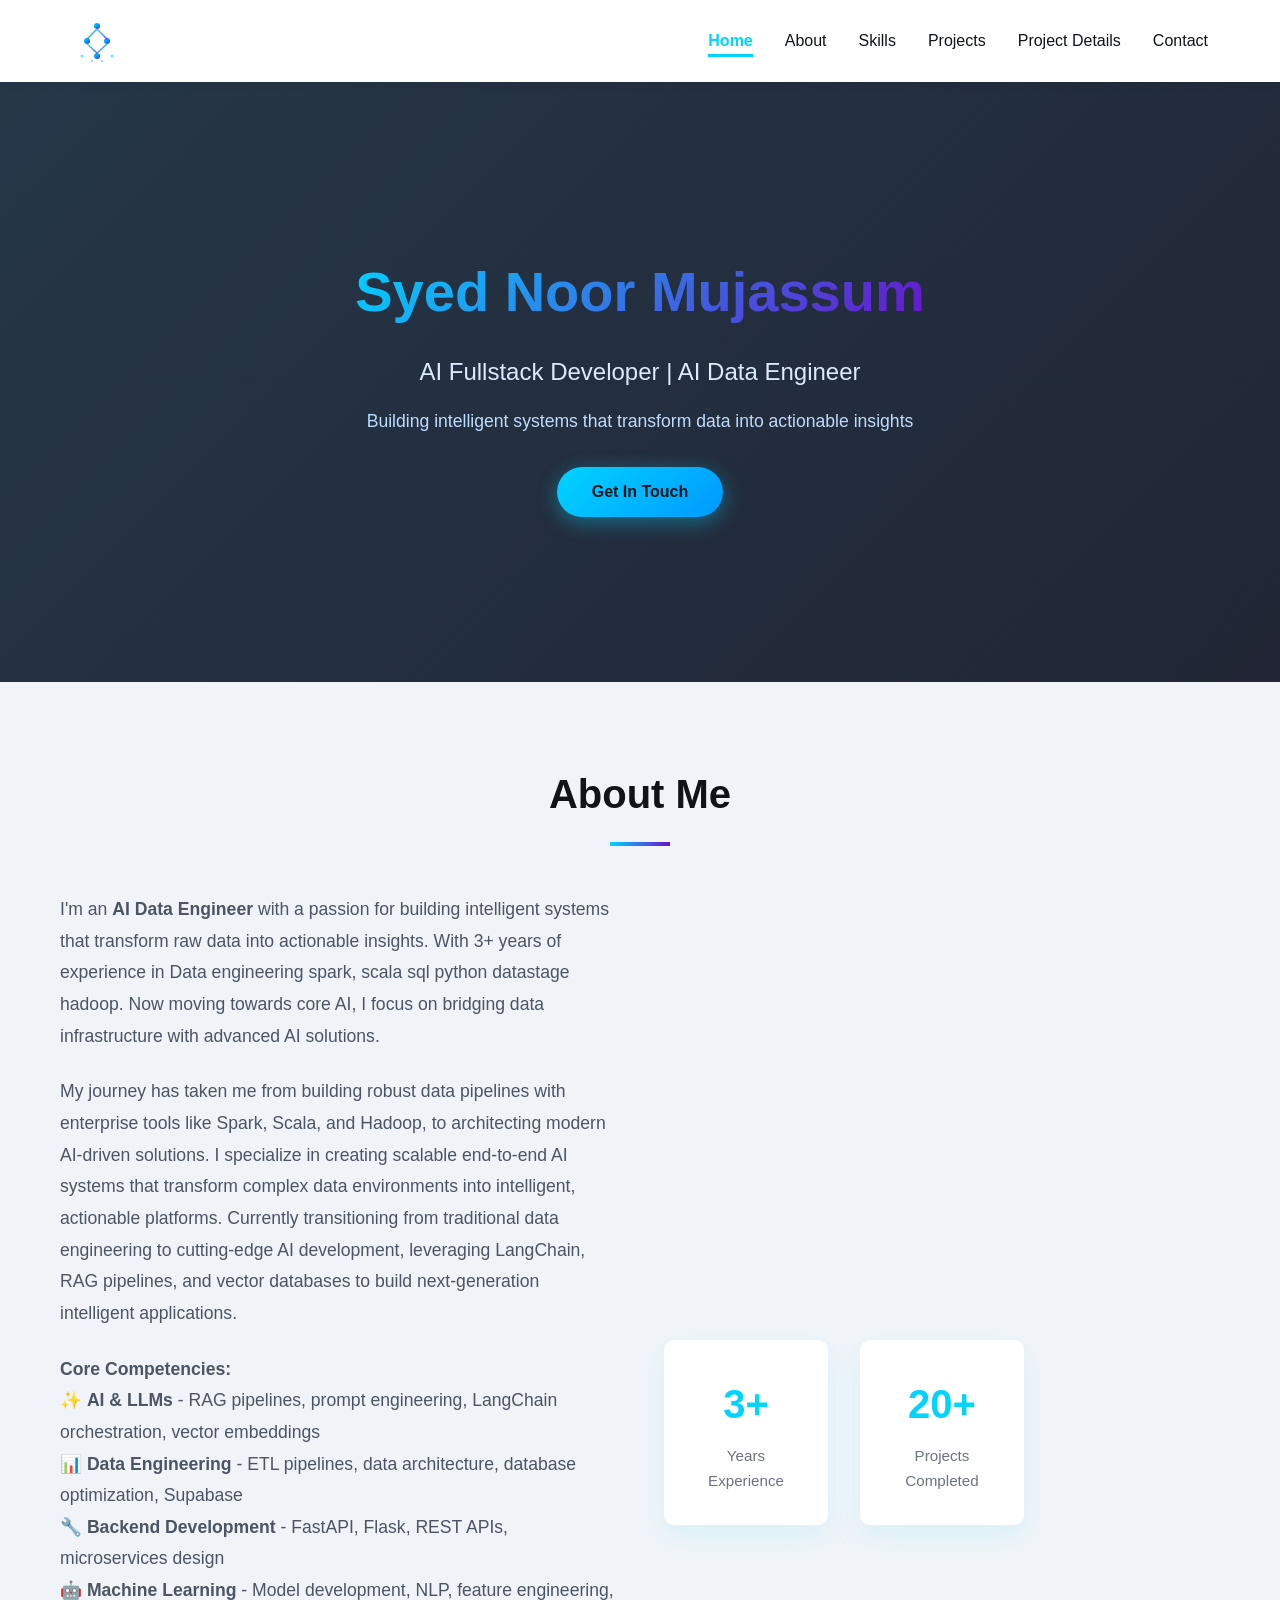
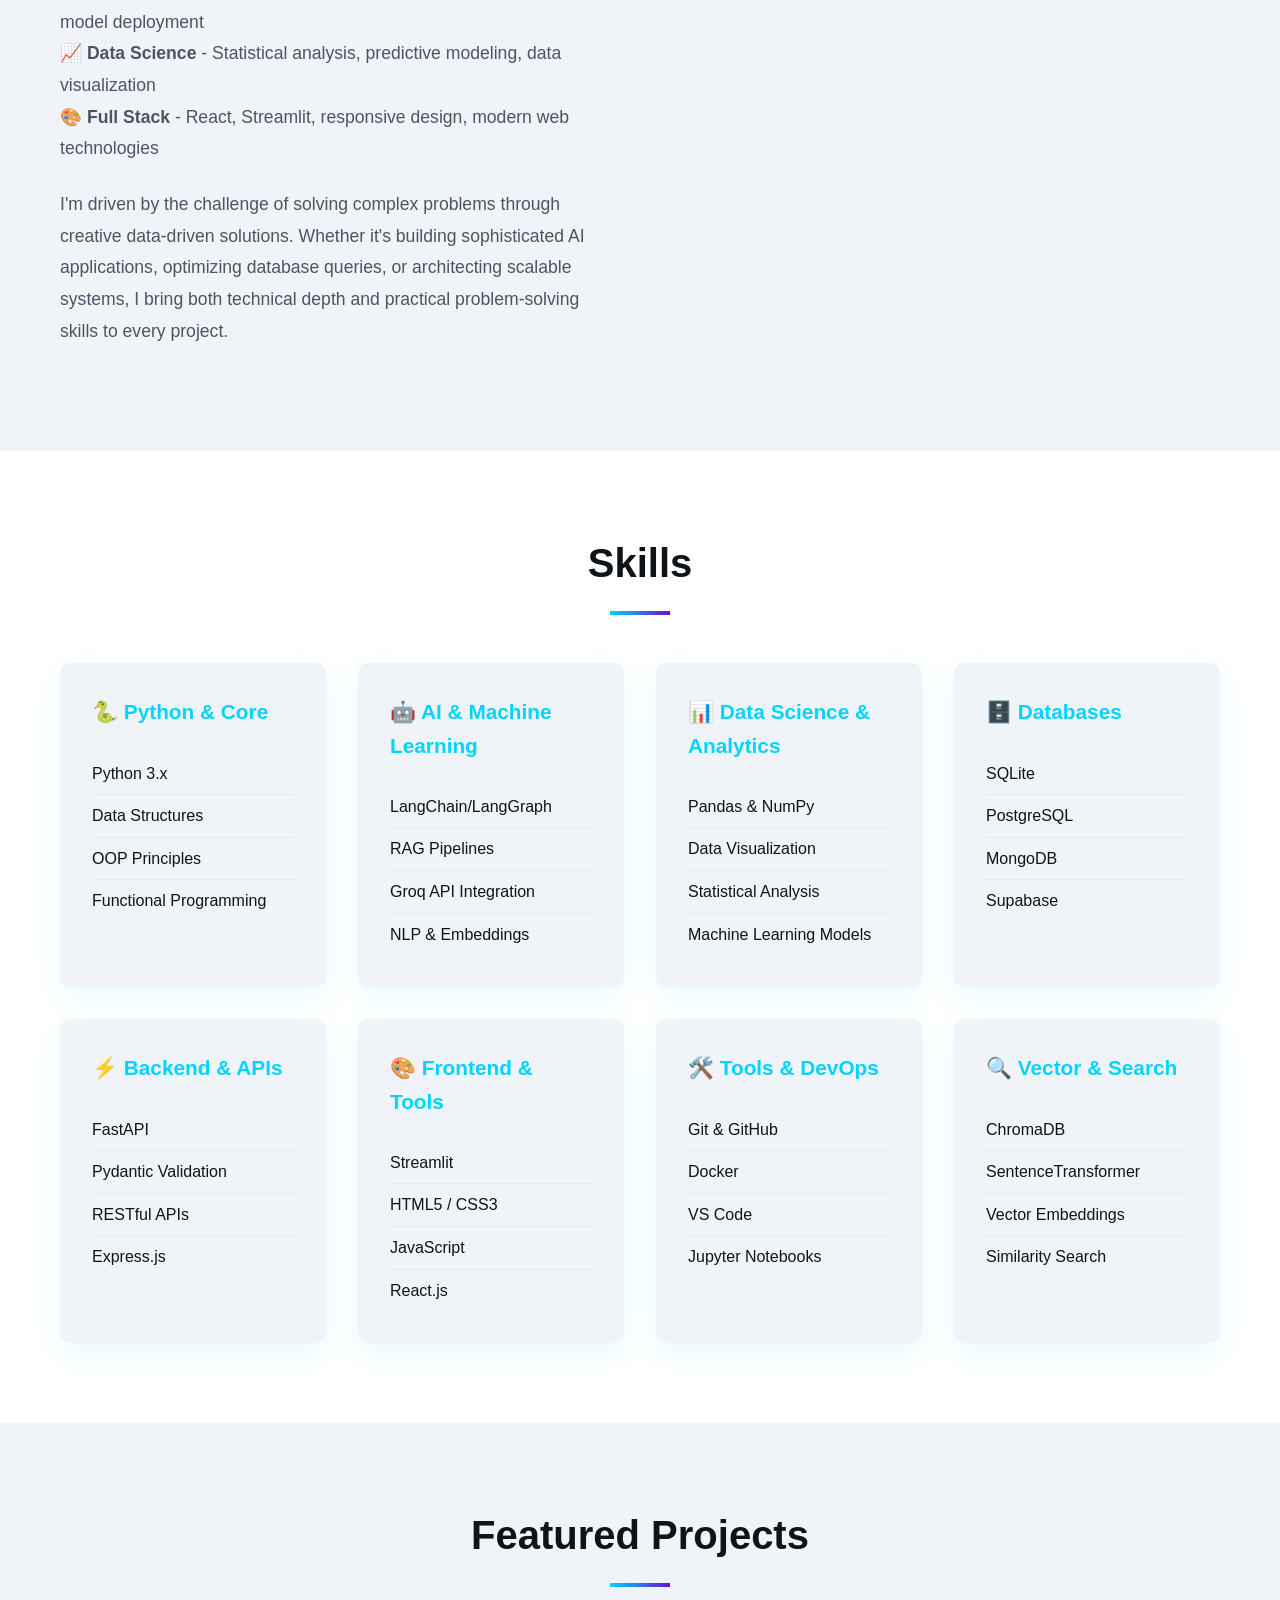
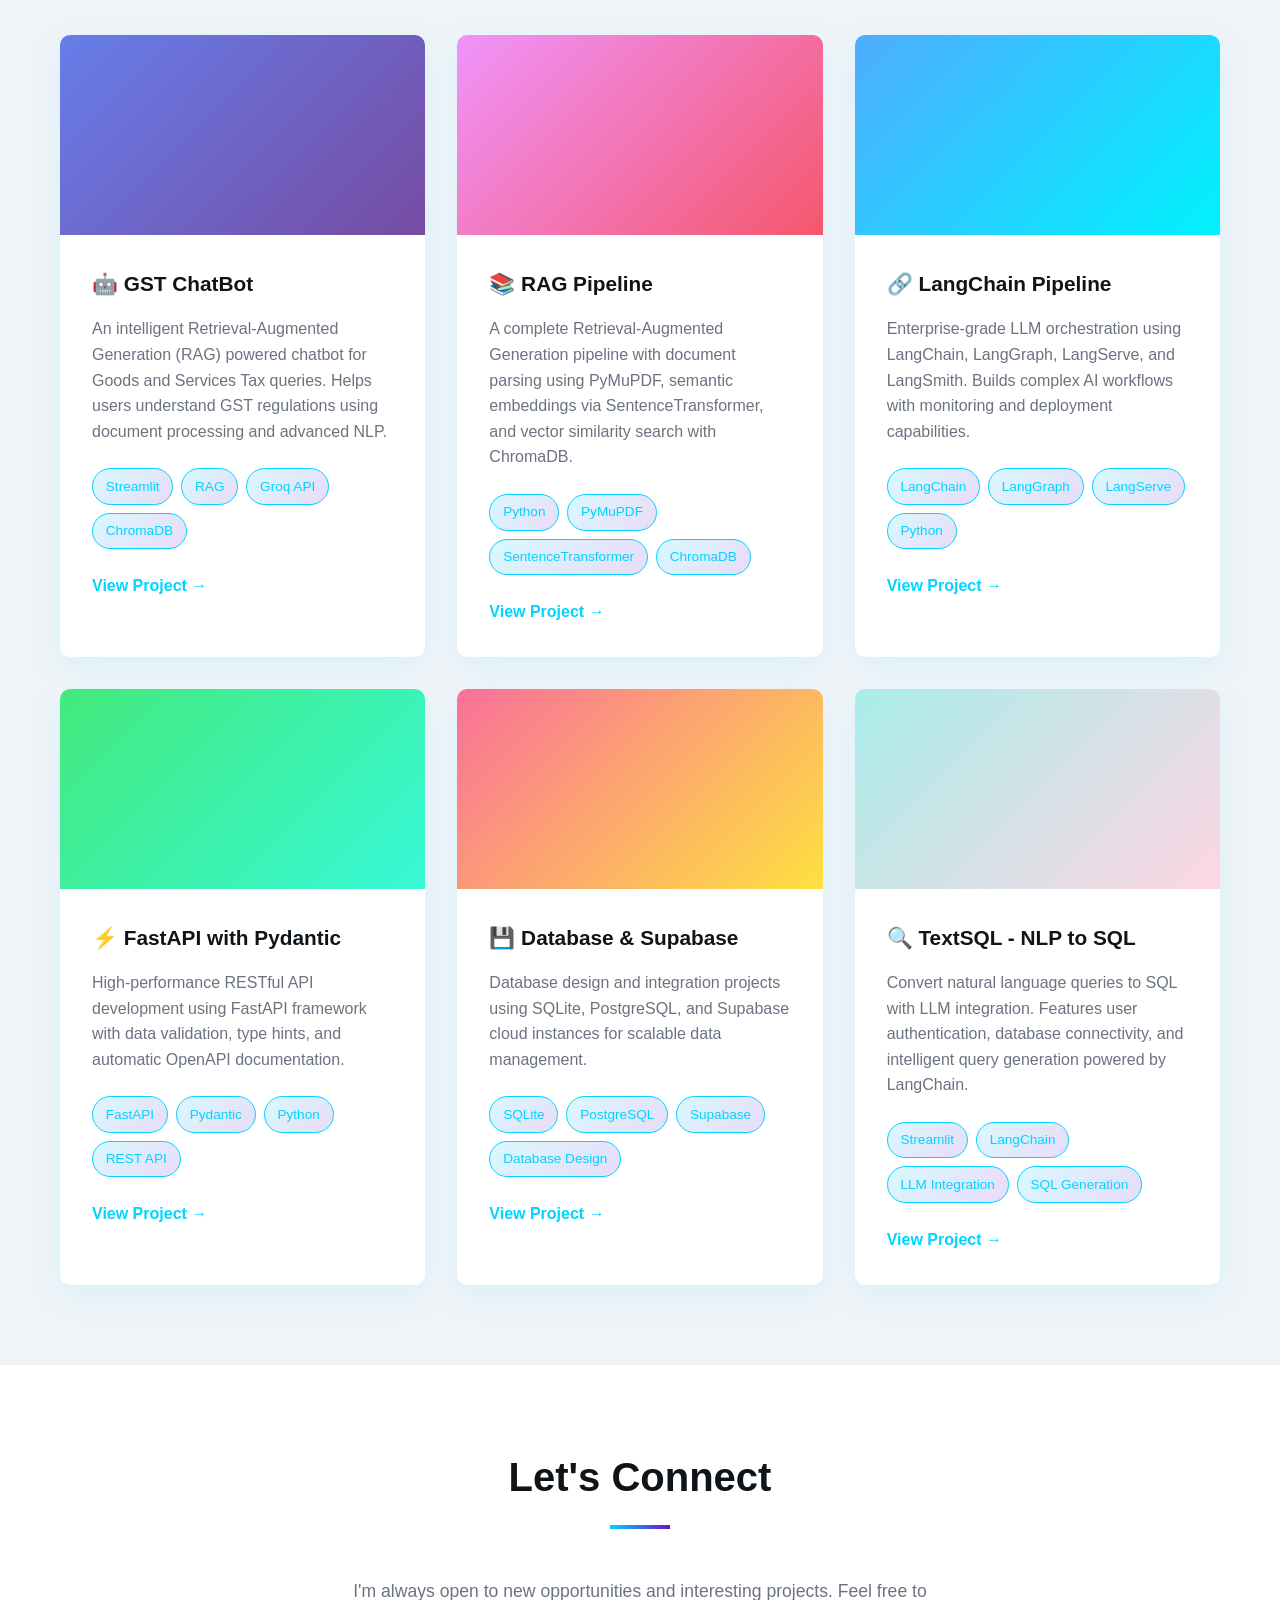
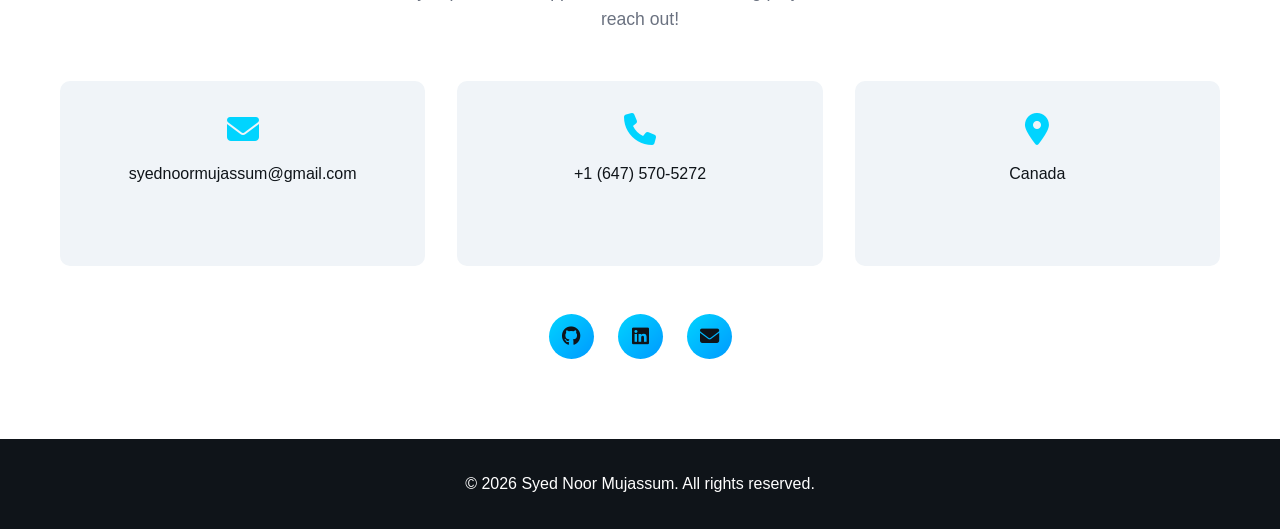
==== index.html @ c16fb032 "Portfolio website - ready for deployment" ====
<!DOCTYPE html>
<html lang="en">
<head>
    <meta charset="UTF-8">
    <meta name="viewport" content="width=device-width, initial-scale=1.0">
    <title>Syed Noor Mujassum - Portfolio</title>
    <link rel="stylesheet" href="styles.css">
    <link rel="stylesheet" href="https://cdnjs.cloudflare.com/ajax/libs/font-awesome/6.4.0/css/all.min.css">
</head>
<body>
    <!-- Navigation -->
    <nav class="navbar">
        <div class="nav-container">
            <div class="logo">
                <svg width="50" height="50" viewBox="0 0 50 50" fill="none" xmlns="http://www.w3.org/2000/svg">
                    <defs>
                        <linearGradient id="aiGradient" x1="0%" y1="0%" x2="100%" y2="100%">
                            <stop offset="0%" style="stop-color:#00d4ff;stop-opacity:1" />
                            <stop offset="50%" style="stop-color:#0099ff;stop-opacity:1" />
                            <stop offset="100%" style="stop-color:#6a11cb;stop-opacity:1" />
                        </linearGradient>
                    </defs>
                    <!-- Neural network nodes -->
                    <circle cx="25" cy="10" r="3" fill="url(#aiGradient)"/>
                    <circle cx="15" cy="25" r="3" fill="url(#aiGradient)"/>
                    <circle cx="35" cy="25" r="3" fill="url(#aiGradient)"/>
                    <circle cx="25" cy="40" r="3" fill="url(#aiGradient)"/>
                    <!-- Connecting lines (neural network) -->
                    <line x1="25" y1="13" x2="15" y2="23" stroke="url(#aiGradient)" stroke-width="1.5" opacity="0.8"/>
                    <line x1="25" y1="13" x2="35" y2="23" stroke="url(#aiGradient)" stroke-width="1.5" opacity="0.8"/>
                    <line x1="15" y1="28" x2="25" y2="37" stroke="url(#aiGradient)" stroke-width="1.5" opacity="0.8"/>
                    <line x1="35" y1="28" x2="25" y2="37" stroke="url(#aiGradient)" stroke-width="1.5" opacity="0.8"/>
                    <!-- Data points -->
                    <circle cx="10" cy="40" r="1.5" fill="#00d4ff" opacity="0.6"/>
                    <circle cx="40" cy="40" r="1.5" fill="#00d4ff" opacity="0.6"/>
                    <circle cx="20" cy="45" r="1" fill="#0099ff" opacity="0.5"/>
                    <circle cx="30" cy="45" r="1" fill="#0099ff" opacity="0.5"/>
                </svg>
            </div>
            <ul class="nav-menu">
                <li><a href="#home" class="nav-link">Home</a></li>
                <li><a href="#about" class="nav-link">About</a></li>
                <li><a href="#skills" class="nav-link">Skills</a></li>
                <li><a href="#projects" class="nav-link">Projects</a></li>
                <li><a href="projects.html" class="nav-link">Project Details</a></li>
                <li><a href="#contact" class="nav-link">Contact</a></li>
            </ul>
            <div class="hamburger">
                <span></span>
                <span></span>
                <span></span>
            </div>
        </div>
    </nav>

    <!-- Hero Section -->
    <section id="home" class="hero">
        <div class="hero-content">
            <h1 class="hero-title">Syed Noor Mujassum</h1>
            <p class="hero-subtitle">AI Fullstack Developer | AI Data Engineer</p>
            <p class="hero-description">Building intelligent systems that transform data into actionable insights</p>
            <a href="#contact" class="cta-button">Get In Touch</a>
        </div>
        <div class="hero-image">
            <div class="avatar"></div>
        </div>
    </section>

    <!-- About Section -->
    <section id="about" class="about">
        <div class="container">
            <h2 class="section-title">About Me</h2>
            <div class="about-content">
                <div class="about-text">
                    <p>
                        I'm an <strong>AI Data Engineer</strong> with a passion for building intelligent systems that transform raw data into actionable insights. With 3+ years of experience in Data engineering spark, scala sql python datastage hadoop. Now moving towards core AI, I focus on bridging data infrastructure with advanced AI solutions.
                    </p>
                    <p>
                        My journey has taken me from building robust data pipelines with enterprise tools like Spark, Scala, and Hadoop, to architecting modern AI-driven solutions. I specialize in creating scalable end-to-end AI systems that transform complex data environments into intelligent, actionable platforms. Currently transitioning from traditional data engineering to cutting-edge AI development, leveraging LangChain, RAG pipelines, and vector databases to build next-generation intelligent applications.
                    </p>
                    <p>
                        <strong>Core Competencies:</strong><br/>
                        ✨ <strong>AI & LLMs</strong> - RAG pipelines, prompt engineering, LangChain orchestration, vector embeddings<br/>
                        📊 <strong>Data Engineering</strong> - ETL pipelines, data architecture, database optimization, Supabase<br/>
                        🔧 <strong>Backend Development</strong> - FastAPI, Flask, REST APIs, microservices design<br/>
                        🤖 <strong>Machine Learning</strong> - Model development, NLP, feature engineering, model deployment<br/>
                        📈 <strong>Data Science</strong> - Statistical analysis, predictive modeling, data visualization<br/>
                        🎨 <strong>Full Stack</strong> - React, Streamlit, responsive design, modern web technologies
                    </p>
                    <p>
                        I'm driven by the challenge of solving complex problems through creative data-driven solutions. Whether it's building sophisticated AI applications, optimizing database queries, or architecting scalable systems, I bring both technical depth and practical problem-solving skills to every project.
                    </p>
                </div>
                <div class="about-stats">
                    <div class="stat">
                        <h3>3+</h3>
                        <p>Years Experience</p>
                    </div>
                    <div class="stat">
                        <h3>20+</h3>
                        <p>Projects Completed</p>
                    </div>
                </div>
            </div>
        </div>
    </section>

    <!-- Skills Section -->
    <section id="skills" class="skills">
        <div class="container">
            <h2 class="section-title">Skills</h2>
            <div class="skills-grid">
                <div class="skill-category">
                    <h3>🐍 Python & Core</h3>
                    <ul>
                        <li>Python 3.x</li>
                        <li>Data Structures</li>
                        <li>OOP Principles</li>
                        <li>Functional Programming</li>
                    </ul>
                </div>
                <div class="skill-category">
                    <h3>🤖 AI & Machine Learning</h3>
                    <ul>
                        <li>LangChain/LangGraph</li>
                        <li>RAG Pipelines</li>
                        <li>Groq API Integration</li>
                        <li>NLP & Embeddings</li>
                    </ul>
                </div>
                <div class="skill-category">
                    <h3>📊 Data Science & Analytics</h3>
                    <ul>
                        <li>Pandas & NumPy</li>
                        <li>Data Visualization</li>
                        <li>Statistical Analysis</li>
                        <li>Machine Learning Models</li>
                    </ul>
                </div>
                <div class="skill-category">
                    <h3>🗄️ Databases</h3>
                    <ul>
                        <li>SQLite</li>
                        <li>PostgreSQL</li>
                        <li>MongoDB</li>
                        <li>Supabase</li>
                    </ul>
                </div>
                <div class="skill-category">
                    <h3>⚡ Backend & APIs</h3>
                    <ul>
                        <li>FastAPI</li>
                        <li>Pydantic Validation</li>
                        <li>RESTful APIs</li>
                        <li>Express.js</li>
                    </ul>
                </div>
                <div class="skill-category">
                    <h3>🎨 Frontend & Tools</h3>
                    <ul>
                        <li>Streamlit</li>
                        <li>HTML5 / CSS3</li>
                        <li>JavaScript</li>
                        <li>React.js</li>
                    </ul>
                </div>
                <div class="skill-category">
                    <h3>🛠️ Tools & DevOps</h3>
                    <ul>
                        <li>Git & GitHub</li>
                        <li>Docker</li>
                        <li>VS Code</li>
                        <li>Jupyter Notebooks</li>
                    </ul>
                </div>
                <div class="skill-category">
                    <h3>🔍 Vector & Search</h3>
                    <ul>
                        <li>ChromaDB</li>
                        <li>SentenceTransformer</li>
                        <li>Vector Embeddings</li>
                        <li>Similarity Search</li>
                    </ul>
                </div>
            </div>
        </div>
    </section>

    <!-- Projects Section -->
    <section id="projects" class="projects">
        <div class="container">
            <h2 class="section-title">Featured Projects</h2>
            <div class="projects-grid">
                <div class="project-card">
                    <div class="project-image" style="background: linear-gradient(135deg, #667eea 0%, #764ba2 100%);"></div>
                    <div class="project-content">
                        <h3>🤖 GST ChatBot</h3>
                        <p>An intelligent Retrieval-Augmented Generation (RAG) powered chatbot for Goods and Services Tax queries. Helps users understand GST regulations using document processing and advanced NLP.</p>
                        <div class="project-tags">
                            <span class="tag">Streamlit</span>
                            <span class="tag">RAG</span>
                            <span class="tag">Groq API</span>
                            <span class="tag">ChromaDB</span>
                        </div>
                        <a href="projects.html" class="project-link">View Project →</a>
                    </div>
                </div>
                <div class="project-card">
                    <div class="project-image" style="background: linear-gradient(135deg, #f093fb 0%, #f5576c 100%);"></div>
                    <div class="project-content">
                        <h3>📚 RAG Pipeline</h3>
                        <p>A complete Retrieval-Augmented Generation pipeline with document parsing using PyMuPDF, semantic embeddings via SentenceTransformer, and vector similarity search with ChromaDB.</p>
                        <div class="project-tags">
                            <span class="tag">Python</span>
                            <span class="tag">PyMuPDF</span>
                            <span class="tag">SentenceTransformer</span>
                            <span class="tag">ChromaDB</span>
                        </div>
                        <a href="projects.html" class="project-link">View Project →</a>
                    </div>
                </div>
                <div class="project-card">
                    <div class="project-image" style="background: linear-gradient(135deg, #4facfe 0%, #00f2fe 100%);"></div>
                    <div class="project-content">
                        <h3>🔗 LangChain Pipeline</h3>
                        <p>Enterprise-grade LLM orchestration using LangChain, LangGraph, LangServe, and LangSmith. Builds complex AI workflows with monitoring and deployment capabilities.</p>
                        <div class="project-tags">
                            <span class="tag">LangChain</span>
                            <span class="tag">LangGraph</span>
                            <span class="tag">LangServe</span>
                            <span class="tag">Python</span>
                        </div>
                        <a href="projects.html" class="project-link">View Project →</a>
                    </div>
                </div>
                <div class="project-card">
                    <div class="project-image" style="background: linear-gradient(135deg, #43e97b 0%, #38f9d7 100%);"></div>
                    <div class="project-content">
                        <h3>⚡ FastAPI with Pydantic</h3>
                        <p>High-performance RESTful API development using FastAPI framework with data validation, type hints, and automatic OpenAPI documentation.</p>
                        <div class="project-tags">
                            <span class="tag">FastAPI</span>
                            <span class="tag">Pydantic</span>
                            <span class="tag">Python</span>
                            <span class="tag">REST API</span>
                        </div>
                        <a href="projects.html" class="project-link">View Project →</a>
                    </div>
                </div>
                <div class="project-card">
                    <div class="project-image" style="background: linear-gradient(135deg, #fa709a 0%, #fee140 100%);"></div>
                    <div class="project-content">
                        <h3>💾 Database & Supabase</h3>
                        <p>Database design and integration projects using SQLite, PostgreSQL, and Supabase cloud instances for scalable data management.</p>
                        <div class="project-tags">
                            <span class="tag">SQLite</span>
                            <span class="tag">PostgreSQL</span>
                            <span class="tag">Supabase</span>
                            <span class="tag">Database Design</span>
                        </div>
                        <a href="projects.html" class="project-link">View Project →</a>
                    </div>
                </div>
                <div class="project-card">
                    <div class="project-image" style="background: linear-gradient(135deg, #a8edea 0%, #fed6e3 100%);"></div>
                    <div class="project-content">
                        <h3>🔍 TextSQL - NLP to SQL</h3>
                        <p>Convert natural language queries to SQL with LLM integration. Features user authentication, database connectivity, and intelligent query generation powered by LangChain.</p>
                        <div class="project-tags">
                            <span class="tag">Streamlit</span>
                            <span class="tag">LangChain</span>
                            <span class="tag">LLM Integration</span>
                            <span class="tag">SQL Generation</span>
                        </div>
                        <a href="projects.html" class="project-link">View Project →</a>
                    </div>
                </div>
            </div>
        </div>
    </section>

    <!-- Contact Section -->
    <section id="contact" class="contact">
        <div class="container">
            <h2 class="section-title">Let's Connect</h2>
            <div class="contact-content">
                <p>I'm always open to new opportunities and interesting projects. Feel free to reach out!</p>
                <div class="contact-methods">
                    <div class="contact-method">
                        <i class="fas fa-envelope"></i>
                        <a href="mailto:syednoormujassum@gmail.com">syednoormujassum@gmail.com</a>
                    </div>
                    <div class="contact-method">
                        <i class="fas fa-phone"></i>
                        <a href="tel:+16475705272">+1 (647) 570-5272</a>
                    </div>
                    <div class="contact-method">
                        <i class="fas fa-map-marker-alt"></i>
                        <p>Canada</p>
                    </div>
                </div>
                <div class="social-links">
                    <a href="https://github.com/syednoormujassum" class="social-icon" aria-label="GitHub" target="_blank">
                        <i class="fab fa-github"></i>
                    </a>
                    <a href="https://www.linkedin.com/in/syed-noor-mujassum-53b501106/" class="social-icon" aria-label="LinkedIn" target="_blank">
                        <i class="fab fa-linkedin"></i>
                    </a>
                    <a href="mailto:syednoormujassum@gmail.com" class="social-icon" aria-label="Email">
                        <i class="fas fa-envelope"></i>
                    </a>
                </div>
            </div>
        </div>
    </section>

    <!-- Footer -->
    <footer class="footer">
        <div class="container">
            <p>&copy; 2026 Syed Noor Mujassum. All rights reserved.</p>
        </div>
    </footer>

    <script src="script.js"></script>
</body>
</html>
---- styles.css ----
/* Reset and Base Styles */
* {
    margin: 0;
    padding: 0;
    box-sizing: border-box;
}

:root {
    --primary-color: #00d4ff;
    --secondary-color: #0099ff;
    --accent-color: #6a11cb;
    --text-color: #0f1419;
    --light-bg: #f0f4f8;
    --white: #ffffff;
    --shadow: 0 10px 30px rgba(0, 212, 255, 0.1);
    --transition: all 0.3s ease;
    --dark-bg: #0a0e1f;
}

html {
    scroll-behavior: smooth;
}

body {
    font-family: 'Segoe UI', Tahoma, Geneva, Verdana, sans-serif;
    color: var(--text-color);
    line-height: 1.6;
    overflow-x: hidden;
}

.container {
    max-width: 1200px;
    margin: 0 auto;
    padding: 0 20px;
}

/* Navigation */
.navbar {
    background-color: var(--white);
    box-shadow: 0 2px 10px rgba(0, 0, 0, 0.05);
    position: sticky;
    top: 0;
    z-index: 1000;
}

.nav-container {
    display: flex;
    justify-content: space-between;
    align-items: center;
    padding: 1rem 2rem;
    max-width: 1200px;
    margin: 0 auto;
}

.logo {
    font-size: 1.8rem;
    font-weight: bold;
    color: var(--primary-color);
    display: flex;
    align-items: center;
    gap: 8px;
    cursor: pointer;
    transition: var(--transition);
}

.logo:hover {
    transform: scale(1.05);
}

.nav-menu {
    display: flex;
    list-style: none;
    gap: 2rem;
}

.nav-link {
    color: var(--text-color);
    text-decoration: none;
    font-weight: 500;
    transition: var(--transition);
}

.nav-link:hover {
    color: var(--primary-color);
}

.hamburger {
    display: none;
    flex-direction: column;
    cursor: pointer;
}

.hamburger span {
    width: 25px;
    height: 3px;
    background-color: var(--text-color);
    margin: 5px 0;
    transition: var(--transition);
}

/* Hero Section */
.hero {
    background: linear-gradient(135deg, rgba(0, 20, 40, 0.85) 0%, rgba(10, 14, 31, 0.9) 100%),
                url('data:image/svg+xml,<svg xmlns="http://www.w3.org/2000/svg" viewBox="0 0 1200 600"><defs><linearGradient id="grid" x1="0" y1="0" x2="100" y2="100"><stop offset="0%25" style="stop-color:rgb(0,212,255);stop-opacity:0.03" /><stop offset="100%25" style="stop-color:rgb(106,17,203);stop-opacity:0.03" /></linearGradient></defs><rect width="1200" height="600" fill="url(%23grid)" /><g stroke="rgb(0,212,255)" stroke-width="0.5" opacity="0.1"><line x1="0" y1="0" x2="1200" y2="600"/><line x1="1200" y1="0" x2="0" y2="600"/><line x1="600" y1="0" x2="600" y2="600"/><line x1="0" y1="300" x2="1200" y2="300"/></g><circle cx="10%25" cy="20%25" r="100" fill="none" stroke="rgb(0,212,255)" stroke-width="1" opacity="0.05"/><circle cx="85%25" cy="75%25" r="150" fill="none" stroke="rgb(106,17,203)" stroke-width="1" opacity="0.05"/></svg>') center/cover;
    color: var(--white);
    padding: 100px 20px;
    display: flex;
    align-items: center;
    justify-content: center;
    min-height: 600px;
    text-align: center;
    position: relative;
    overflow: hidden;
}

.hero-content {
    max-width: 600px;
    position: relative;
    z-index: 2;
}

.hero-title {
    font-size: 3.5rem;
    font-weight: bold;
    margin-bottom: 1rem;
    animation: fadeInUp 1s ease;
    background: linear-gradient(135deg, #00d4ff, #6a11cb);
    -webkit-background-clip: text;
    -webkit-text-fill-color: transparent;
    background-clip: text;
}

.hero-subtitle {
    font-size: 1.5rem;
    margin-bottom: 1rem;
    color: #dbeafe;
}

.hero-description {
    font-size: 1.1rem;
    margin-bottom: 2rem;
    color: #bfdbfe;
}

.cta-button {
    display: inline-block;
    background: linear-gradient(135deg, #00d4ff, #0099ff);
    color: var(--text-color);
    padding: 12px 35px;
    text-decoration: none;
    border-radius: 50px;
    font-weight: bold;
    transition: var(--transition);
    box-shadow: 0 5px 20px rgba(0, 212, 255, 0.4);
}

.cta-button:hover {
    background: linear-gradient(135deg, #6a11cb, #00d4ff);
    transform: translateY(-3px);
    box-shadow: 0 10px 30px rgba(106, 17, 203, 0.5);
}

/* About Section */
.about {
    padding: 80px 20px;
    background-color: var(--light-bg);
}

.section-title {
    font-size: 2.5rem;
    text-align: center;
    margin-bottom: 3rem;
    color: var(--text-color);
    position: relative;
    display: inline-block;
    width: 100%;
}

.section-title::after {
    content: '';
    width: 60px;
    height: 4px;
    background: linear-gradient(90deg, #00d4ff, #6a11cb);
    display: block;
    margin: 1rem auto 0;
}

.about-content {
    display: grid;
    grid-template-columns: 1fr 1fr;
    gap: 3rem;
    align-items: center;
}

.about-text p {
    margin-bottom: 1.5rem;
    font-size: 1.1rem;
    color: #4b5563;
    line-height: 1.8;
}

.about-stats {
    display: grid;
    grid-template-columns: 1fr 1fr 1fr;
    gap: 2rem;
}

.stat {
    background-color: var(--white);
    padding: 2rem;
    border-radius: 10px;
    text-align: center;
    box-shadow: var(--shadow);
    transition: var(--transition);
}

.stat:hover {
    transform: translateY(-5px);
    box-shadow: 0 15px 40px rgba(0, 0, 0, 0.15);
}

.stat h3 {
    font-size: 2.5rem;
    color: var(--primary-color);
    margin-bottom: 0.5rem;
}

.stat p {
    color: #6b7280;
    font-size: 0.95rem;
}

/* Skills Section */
.skills {
    padding: 80px 20px;
    background-color: var(--white);
}

.skills-grid {
    display: grid;
    grid-template-columns: repeat(auto-fit, minmax(250px, 1fr));
    gap: 2rem;
}

.skill-category {
    background-color: var(--light-bg);
    padding: 2rem;
    border-radius: 10px;
    box-shadow: var(--shadow);
    transition: var(--transition);
}

.skill-category:hover {
    background: linear-gradient(135deg, #00d4ff 0%, #6a11cb 100%);
    color: var(--white);
    transform: translateY(-5px);
}

.skill-category h3 {
    color: var(--primary-color);
    margin-bottom: 1.5rem;
    font-size: 1.3rem;
}

.skill-category:hover h3 {
    color: var(--white);
}

.skill-category ul {
    list-style: none;
}

.skill-category li {
    padding: 0.5rem 0;
    border-bottom: 1px solid #e5e7eb;
}

.skill-category:hover li {
    border-bottom-color: rgba(255, 255, 255, 0.2);
}

.skill-category li:last-child {
    border-bottom: none;
}

/* Projects Section */
.projects {
    padding: 80px 20px;
    background-color: var(--light-bg);
}

.projects-grid {
    display: grid;
    grid-template-columns: repeat(auto-fit, minmax(320px, 1fr));
    gap: 2rem;
}

.project-card {
    background-color: var(--white);
    border-radius: 10px;
    overflow: hidden;
    box-shadow: var(--shadow);
    transition: var(--transition);
}

.project-card:hover {
    transform: translateY(-10px);
    box-shadow: 0 20px 50px rgba(0, 0, 0, 0.15);
}

.project-image {
    width: 100%;
    height: 200px;
    background: linear-gradient(135deg, #667eea 0%, #764ba2 100%);
    position: relative;
    overflow: hidden;
}

.project-content {
    padding: 2rem;
}

.project-content h3 {
    font-size: 1.3rem;
    margin-bottom: 1rem;
    color: var(--text-color);
}

.project-content p {
    color: #6b7280;
    margin-bottom: 1.5rem;
    line-height: 1.6;
}

.project-tags {
    display: flex;
    gap: 0.5rem;
    margin-bottom: 1.5rem;
    flex-wrap: wrap;
}

.tag {
    display: inline-block;
    background: linear-gradient(135deg, rgba(0, 212, 255, 0.15), rgba(106, 17, 203, 0.15));
    color: var(--primary-color);
    padding: 0.4rem 0.8rem;
    border-radius: 20px;
    font-size: 0.85rem;
    font-weight: 500;
    border: 1px solid var(--primary-color);
}

.project-link {
    display: inline-block;
    color: var(--primary-color);
    text-decoration: none;
    font-weight: bold;
    transition: var(--transition);
}

.project-link:hover {
    color: var(--accent-color);
}

/* Contact Section */
.contact {
    padding: 80px 20px;
    background-color: var(--white);
    text-align: center;
}

.contact-content p {
    font-size: 1.1rem;
    color: #6b7280;
    margin-bottom: 3rem;
    max-width: 600px;
    margin-left: auto;
    margin-right: auto;
}

.contact-methods {
    display: grid;
    grid-template-columns: repeat(auto-fit, minmax(250px, 1fr));
    gap: 2rem;
    margin-bottom: 3rem;
}

.contact-method {
    padding: 2rem;
    background-color: var(--light-bg);
    border-radius: 10px;
}

.contact-method i {
    font-size: 2rem;
    color: var(--primary-color);
    margin-bottom: 1rem;
    display: block;
}

.contact-method a,
.contact-method p {
    color: var(--text-color);
    text-decoration: none;
    font-size: 1rem;
}

.contact-method a:hover {
    color: var(--primary-color);
}

.social-links {
    display: flex;
    gap: 1.5rem;
    justify-content: center;
    margin-top: 2rem;
}

.social-icon {
    width: 45px;
    height: 45px;
    display: flex;
    align-items: center;
    justify-content: center;
    background: linear-gradient(135deg, #00d4ff, #0099ff);
    color: var(--text-color);
    border-radius: 50%;
    text-decoration: none;
    transition: var(--transition);
    font-size: 1.2rem;
}

.social-icon:hover {
    background: linear-gradient(135deg, #6a11cb, #00d4ff);
    color: var(--white);
    transform: translateY(-5px);
}

/* Footer */
.footer {
    background-color: var(--text-color);
    color: var(--white);
    text-align: center;
    padding: 2rem;
}

/* Animations */
@keyframes fadeInUp {
    from {
        opacity: 0;
        transform: translateY(30px);
    }
    to {
        opacity: 1;
        transform: translateY(0);
    }
}

/* Responsive Design */
@media (max-width: 768px) {
    .nav-menu {
        display: none;
        position: absolute;
        top: 70px;
        left: 0;
        right: 0;
        background-color: var(--white);
        flex-direction: column;
        padding: 1rem;
        gap: 1rem;
        box-shadow: var(--shadow);
    }

    .nav-menu.active {
        display: flex;
    }

    .hamburger {
        display: flex;
    }

    .hero-title {
        font-size: 2.5rem;
    }

    .about-content {
        grid-template-columns: 1fr;
    }

    .about-stats {
        grid-template-columns: 1fr;
    }

    .hero {
        min-height: 400px;
        padding: 50px 20px;
    }

    .section-title {
        font-size: 2rem;
    }

    .projects-grid,
    .skills-grid {
        grid-template-columns: 1fr;
    }
}

@media (max-width: 480px) {
    .hero-title {
        font-size: 2rem;
    }

    .hero-subtitle {
        font-size: 1.2rem;
    }

    .nav-container {
        padding: 1rem;
    }

    .logo {
        font-size: 1.5rem;
    }
}
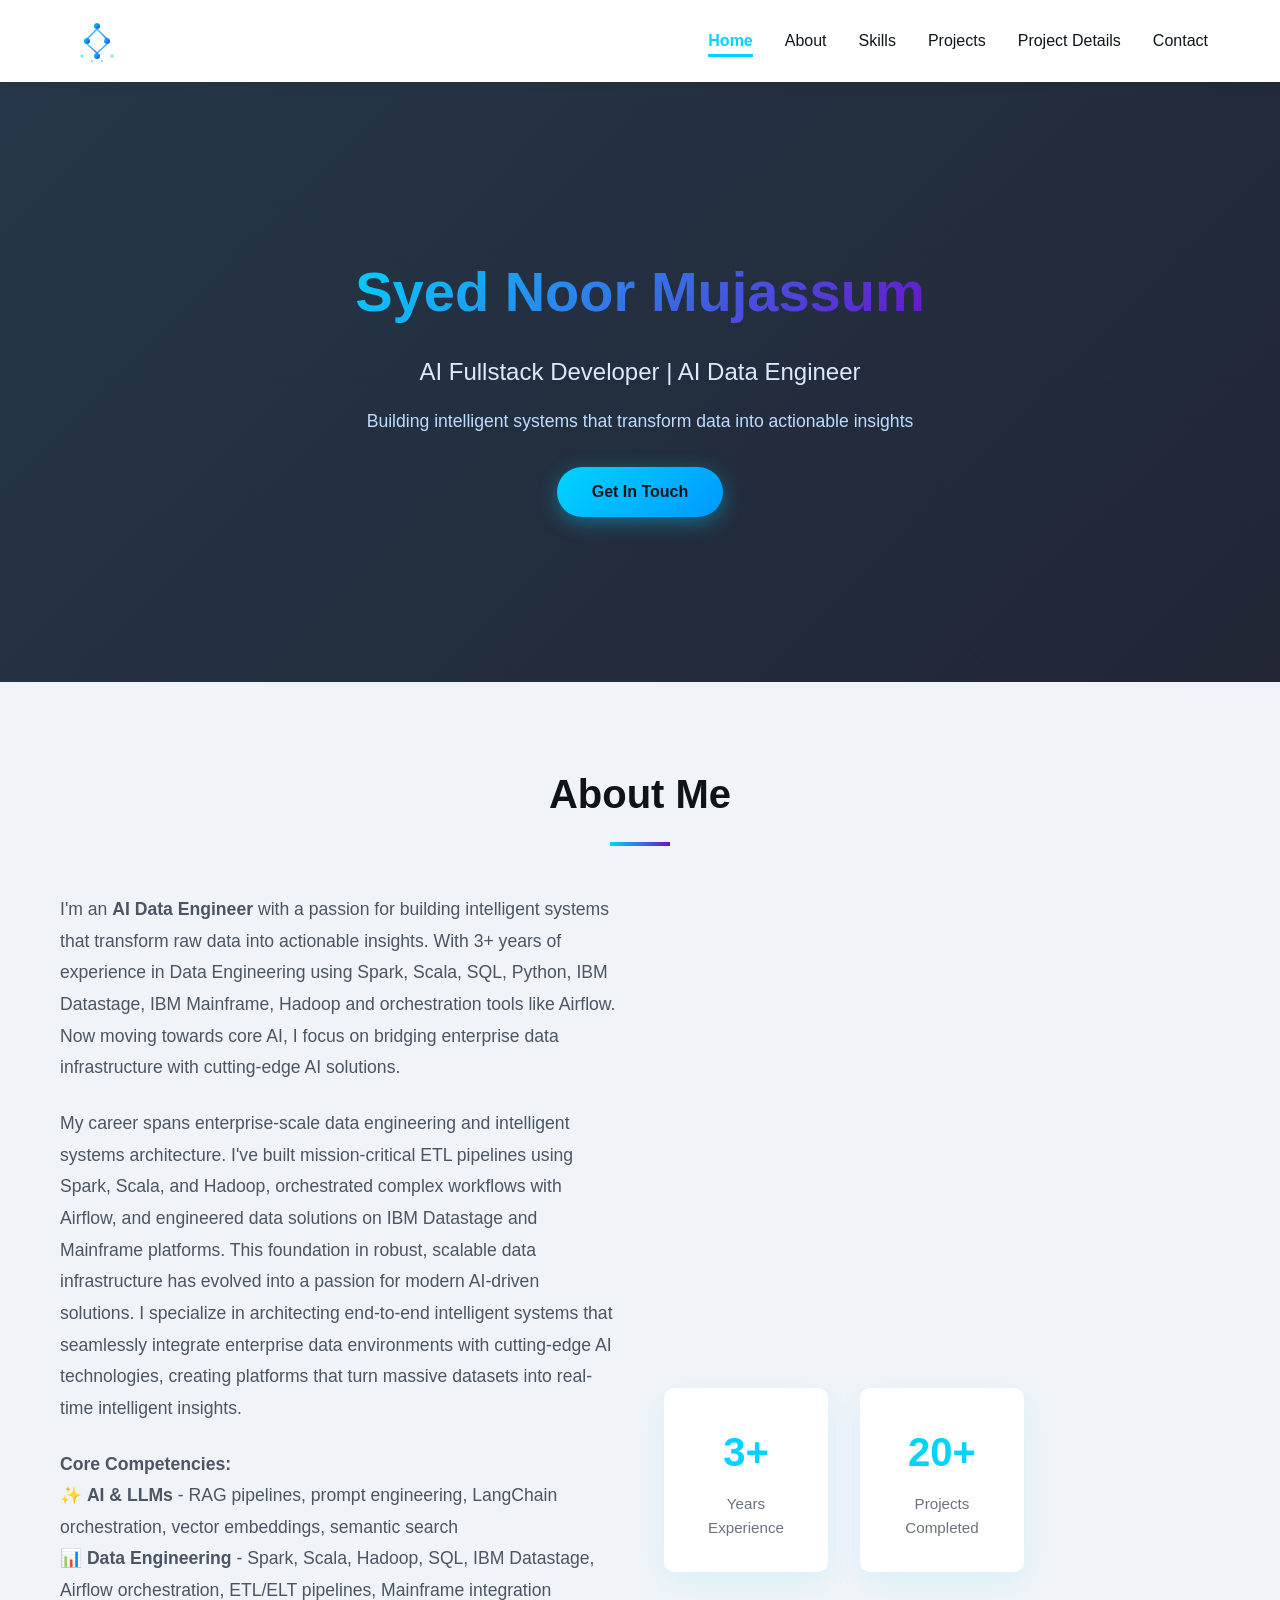
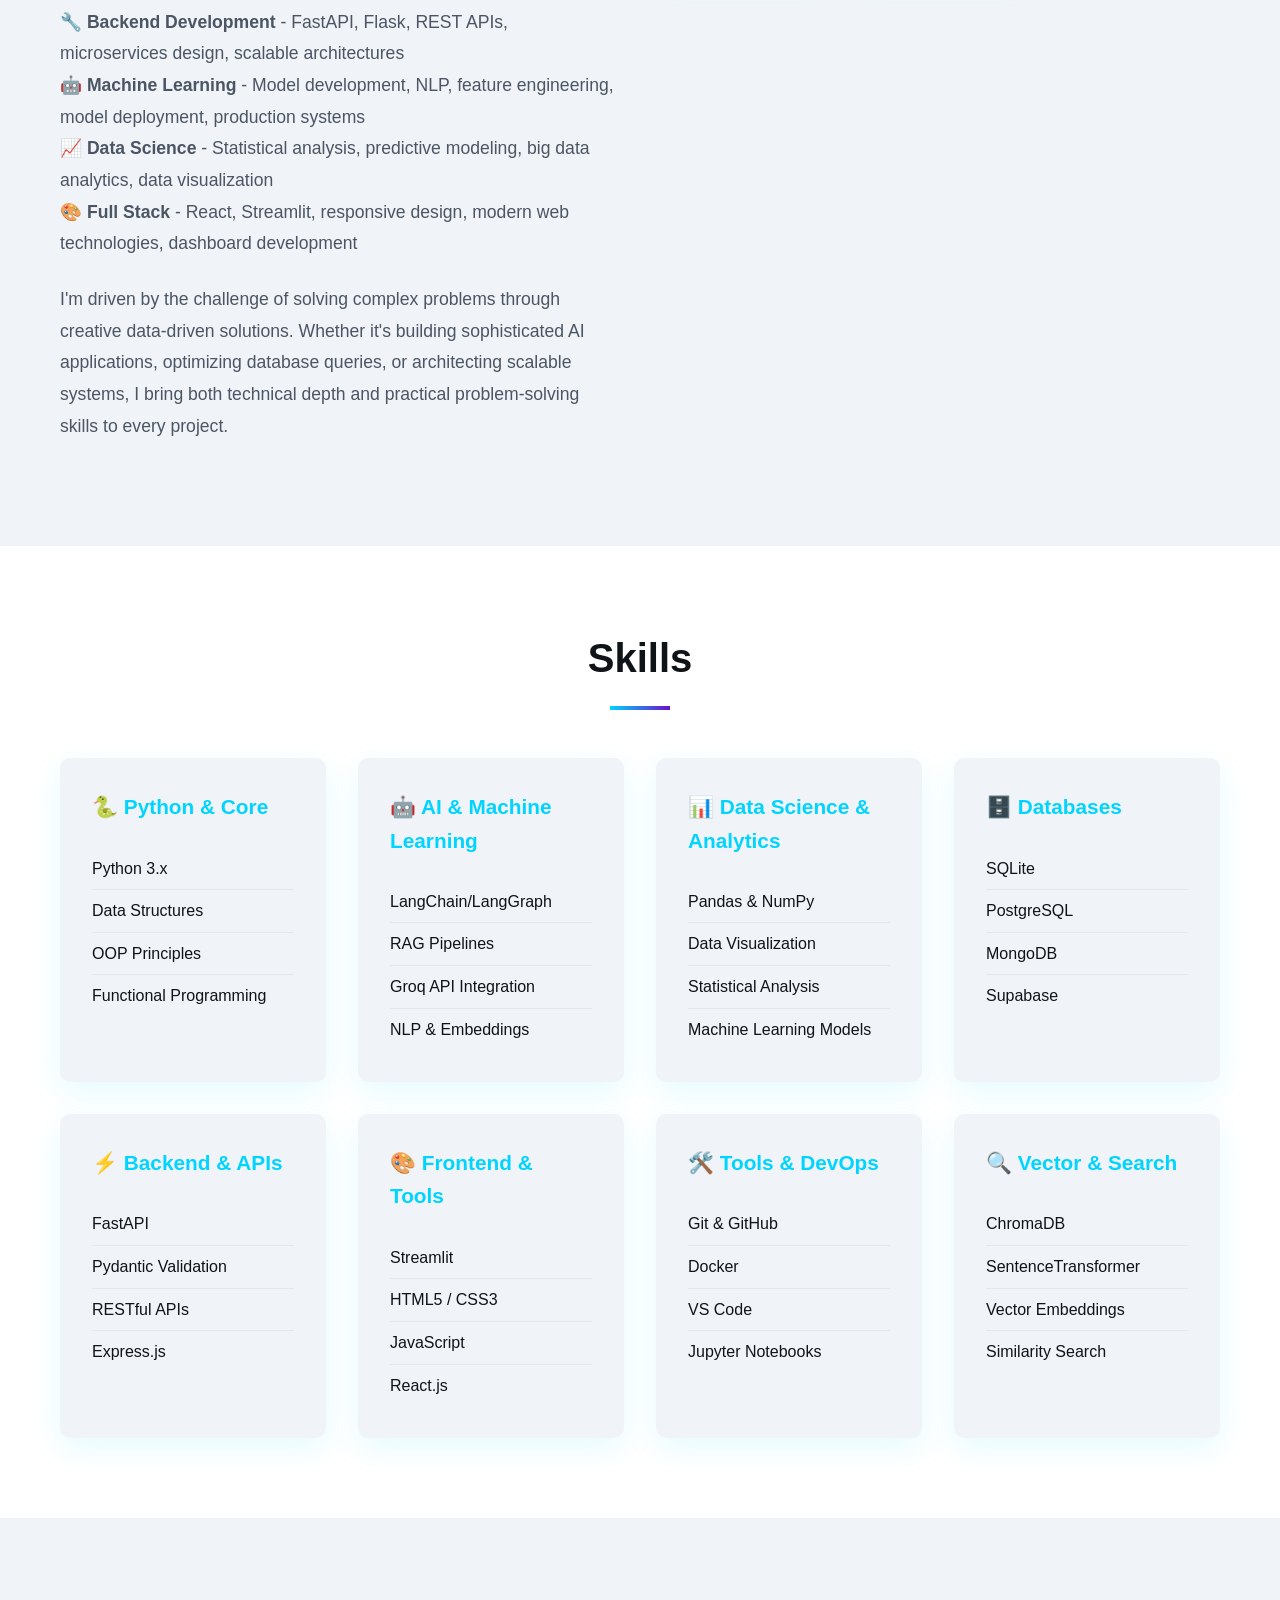
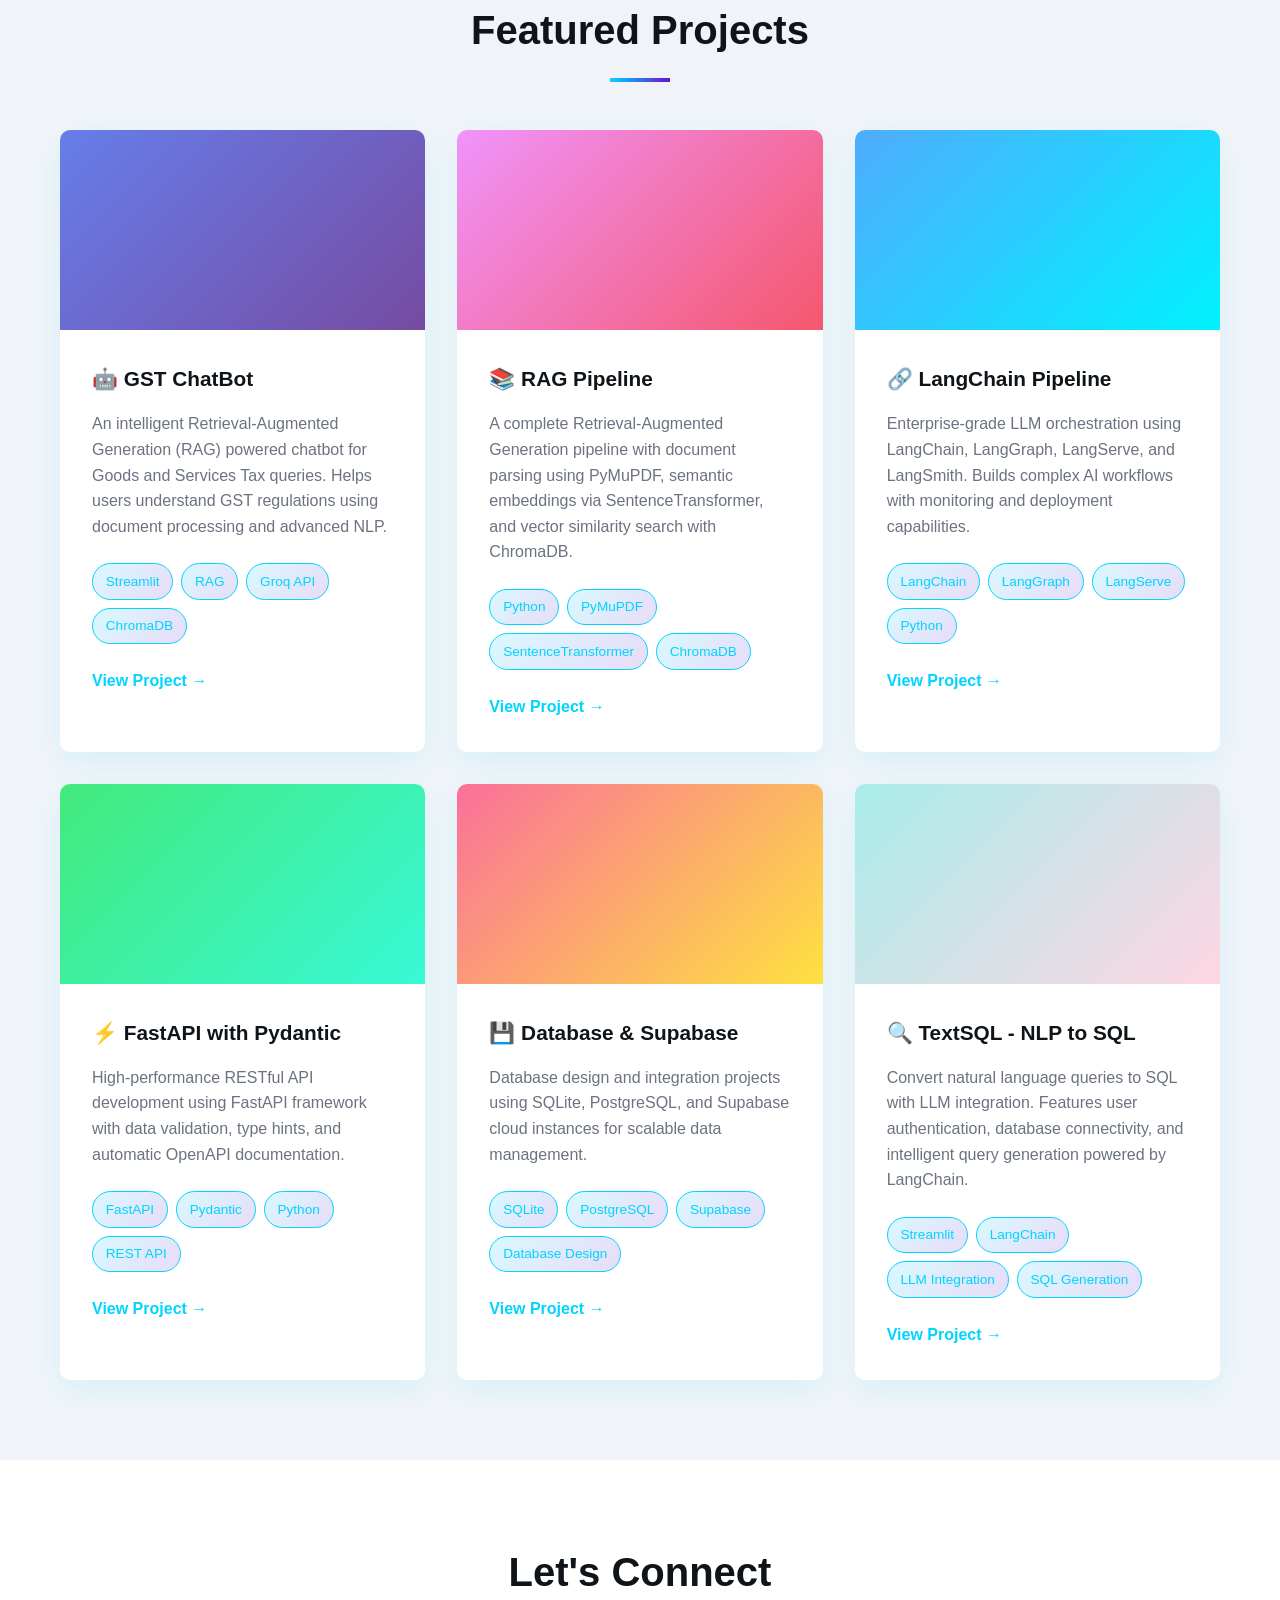
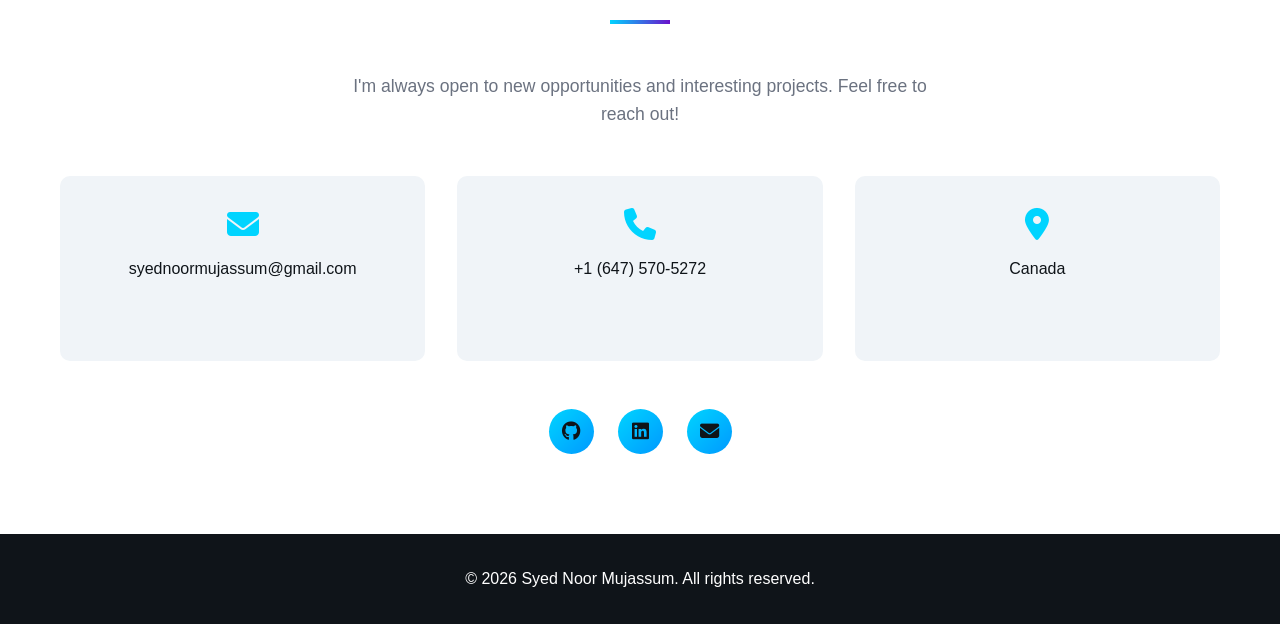
==== commit edcf5c6a: "Portfolio website - ready for deployment" ====
--- a/index.html
+++ b/index.html
@@ -73,19 +73,19 @@
             <div class="about-content">
                 <div class="about-text">
                     <p>
-                        I'm an <strong>AI Data Engineer</strong> with a passion for building intelligent systems that transform raw data into actionable insights. With 3+ years of experience in Data engineering spark, scala sql python datastage hadoop. Now moving towards core AI, I focus on bridging data infrastructure with advanced AI solutions.
+                        I'm an <strong>AI Data Engineer</strong> with a passion for building intelligent systems that transform raw data into actionable insights. With 3+ years of experience in Data Engineering using Spark, Scala, SQL, Python, IBM Datastage, IBM Mainframe, Hadoop and orchestration tools like Airflow. Now moving towards core AI, I focus on bridging enterprise data infrastructure with cutting-edge AI solutions.
                     </p>
                     <p>
-                        My journey has taken me from building robust data pipelines with enterprise tools like Spark, Scala, and Hadoop, to architecting modern AI-driven solutions. I specialize in creating scalable end-to-end AI systems that transform complex data environments into intelligent, actionable platforms. Currently transitioning from traditional data engineering to cutting-edge AI development, leveraging LangChain, RAG pipelines, and vector databases to build next-generation intelligent applications.
+                        My career spans enterprise-scale data engineering and intelligent systems architecture. I've built mission-critical ETL pipelines using Spark, Scala, and Hadoop, orchestrated complex workflows with Airflow, and engineered data solutions on IBM Datastage and Mainframe platforms. This foundation in robust, scalable data infrastructure has evolved into a passion for modern AI-driven solutions. I specialize in architecting end-to-end intelligent systems that seamlessly integrate enterprise data environments with cutting-edge AI technologies, creating platforms that turn massive datasets into real-time intelligent insights.
                     </p>
                     <p>
                         <strong>Core Competencies:</strong><br/>
-                        ✨ <strong>AI & LLMs</strong> - RAG pipelines, prompt engineering, LangChain orchestration, vector embeddings<br/>
-                        📊 <strong>Data Engineering</strong> - ETL pipelines, data architecture, database optimization, Supabase<br/>
-                        🔧 <strong>Backend Development</strong> - FastAPI, Flask, REST APIs, microservices design<br/>
-                        🤖 <strong>Machine Learning</strong> - Model development, NLP, feature engineering, model deployment<br/>
-                        📈 <strong>Data Science</strong> - Statistical analysis, predictive modeling, data visualization<br/>
-                        🎨 <strong>Full Stack</strong> - React, Streamlit, responsive design, modern web technologies
+                        ✨ <strong>AI & LLMs</strong> - RAG pipelines, prompt engineering, LangChain orchestration, vector embeddings, semantic search<br/>
+                        📊 <strong>Data Engineering</strong> - Spark, Scala, Hadoop, SQL, IBM Datastage, Airflow orchestration, ETL/ELT pipelines, Mainframe integration<br/>
+                        🔧 <strong>Backend Development</strong> - FastAPI, Flask, REST APIs, microservices design, scalable architectures<br/>
+                        🤖 <strong>Machine Learning</strong> - Model development, NLP, feature engineering, model deployment, production systems<br/>
+                        📈 <strong>Data Science</strong> - Statistical analysis, predictive modeling, big data analytics, data visualization<br/>
+                        🎨 <strong>Full Stack</strong> - React, Streamlit, responsive design, modern web technologies, dashboard development
                     </p>
                     <p>
                         I'm driven by the challenge of solving complex problems through creative data-driven solutions. Whether it's building sophisticated AI applications, optimizing database queries, or architecting scalable systems, I bring both technical depth and practical problem-solving skills to every project.
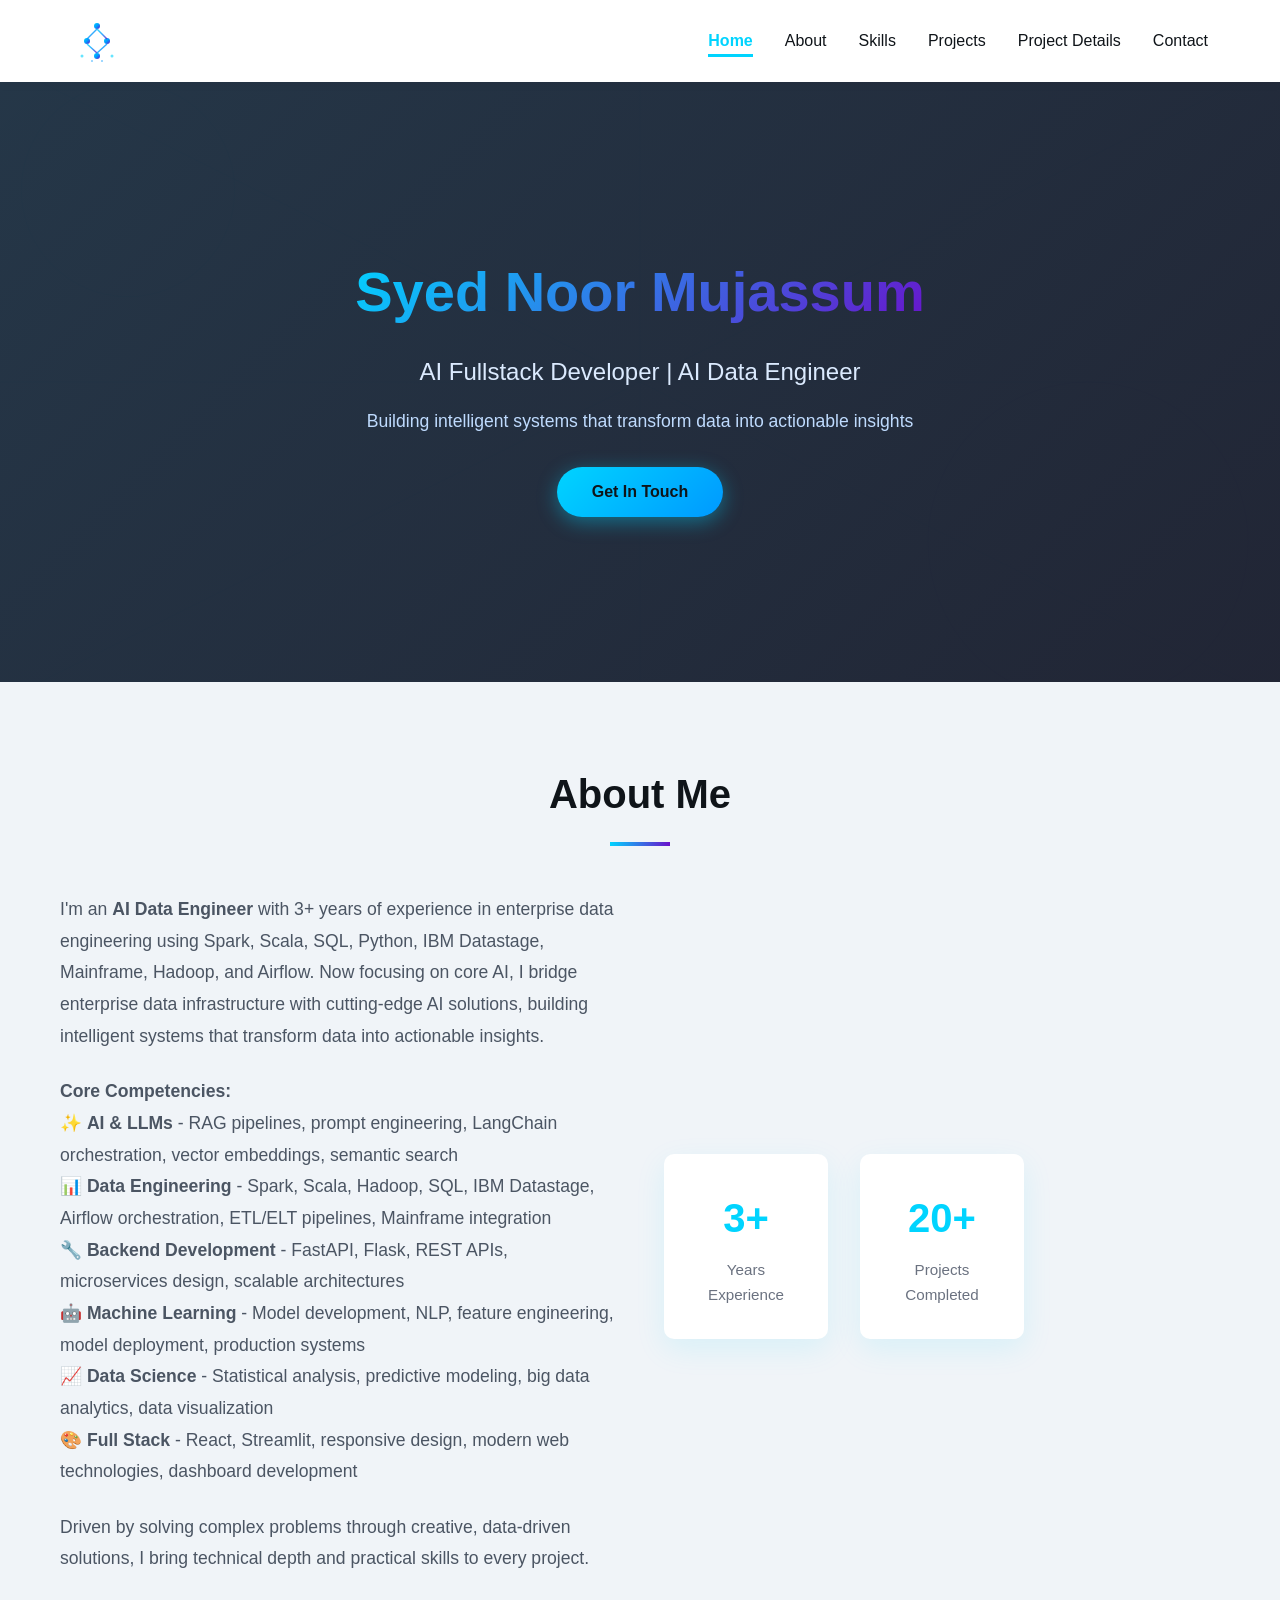
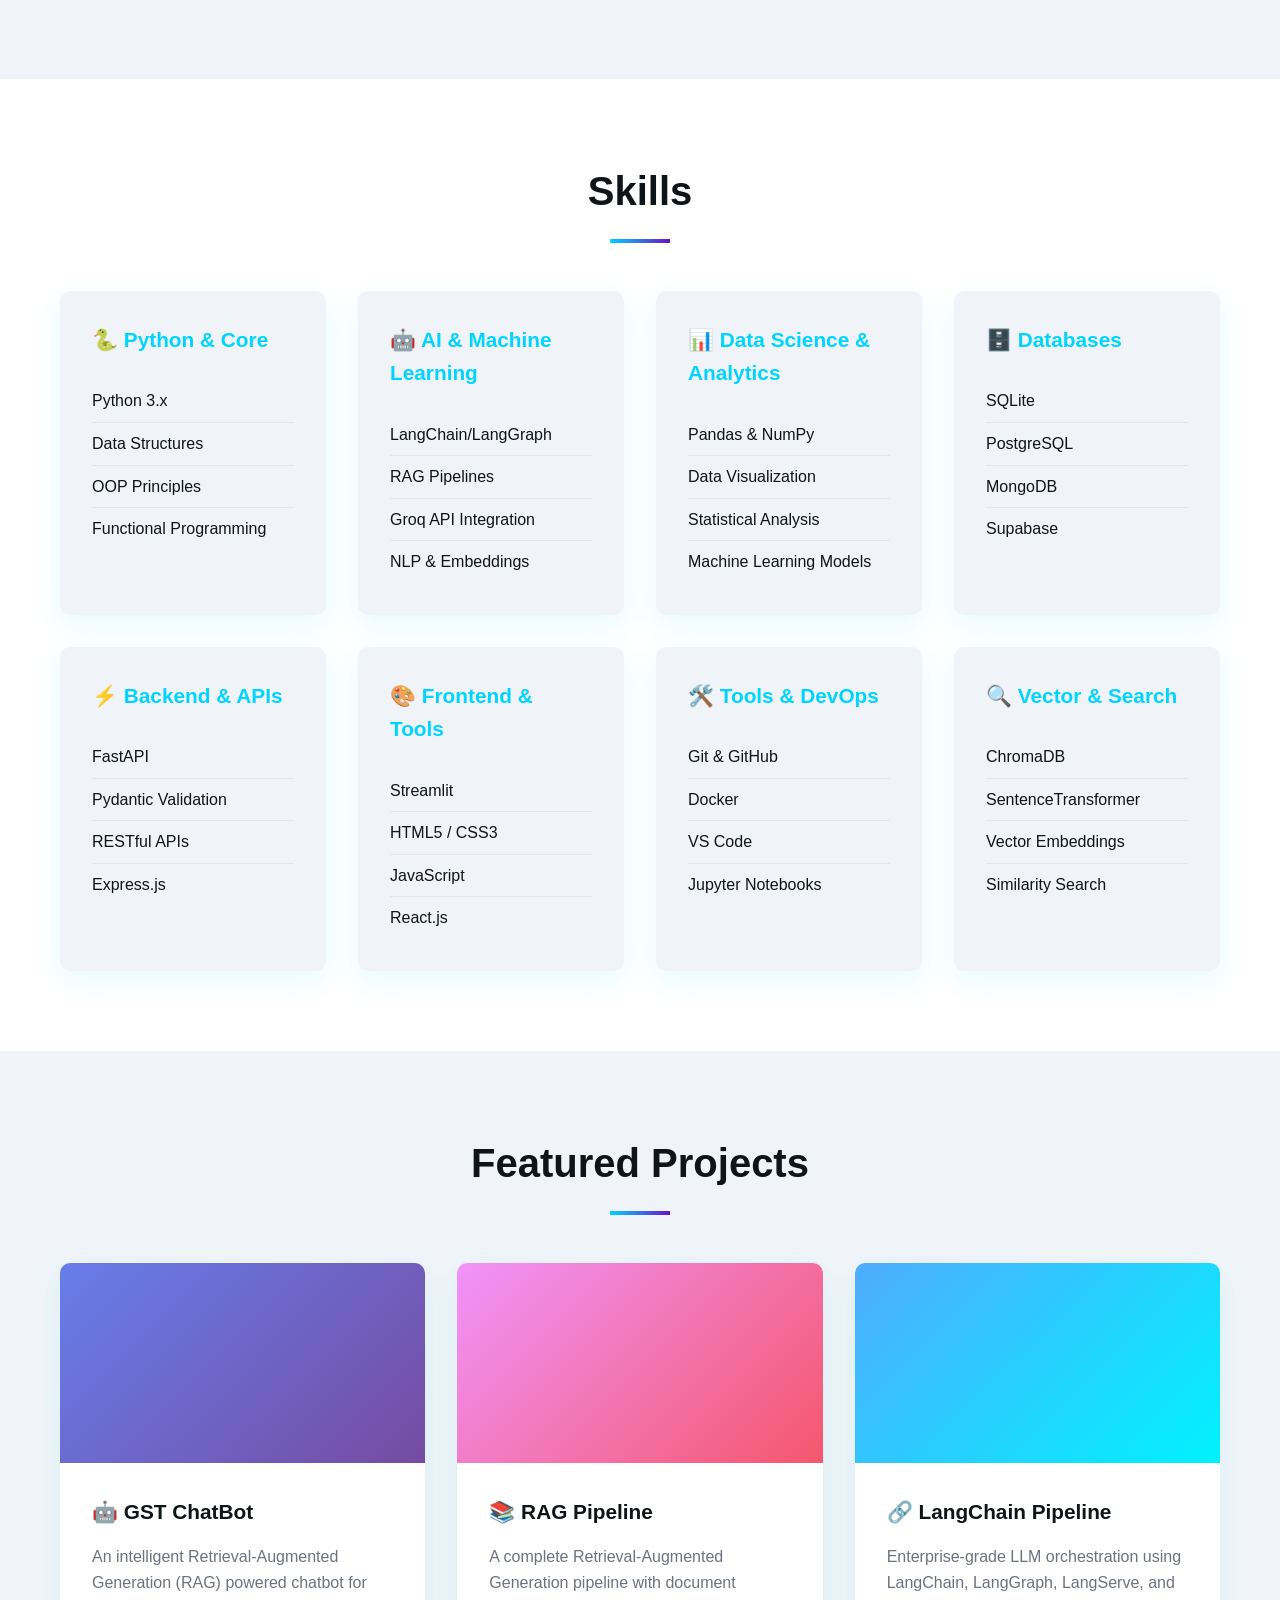
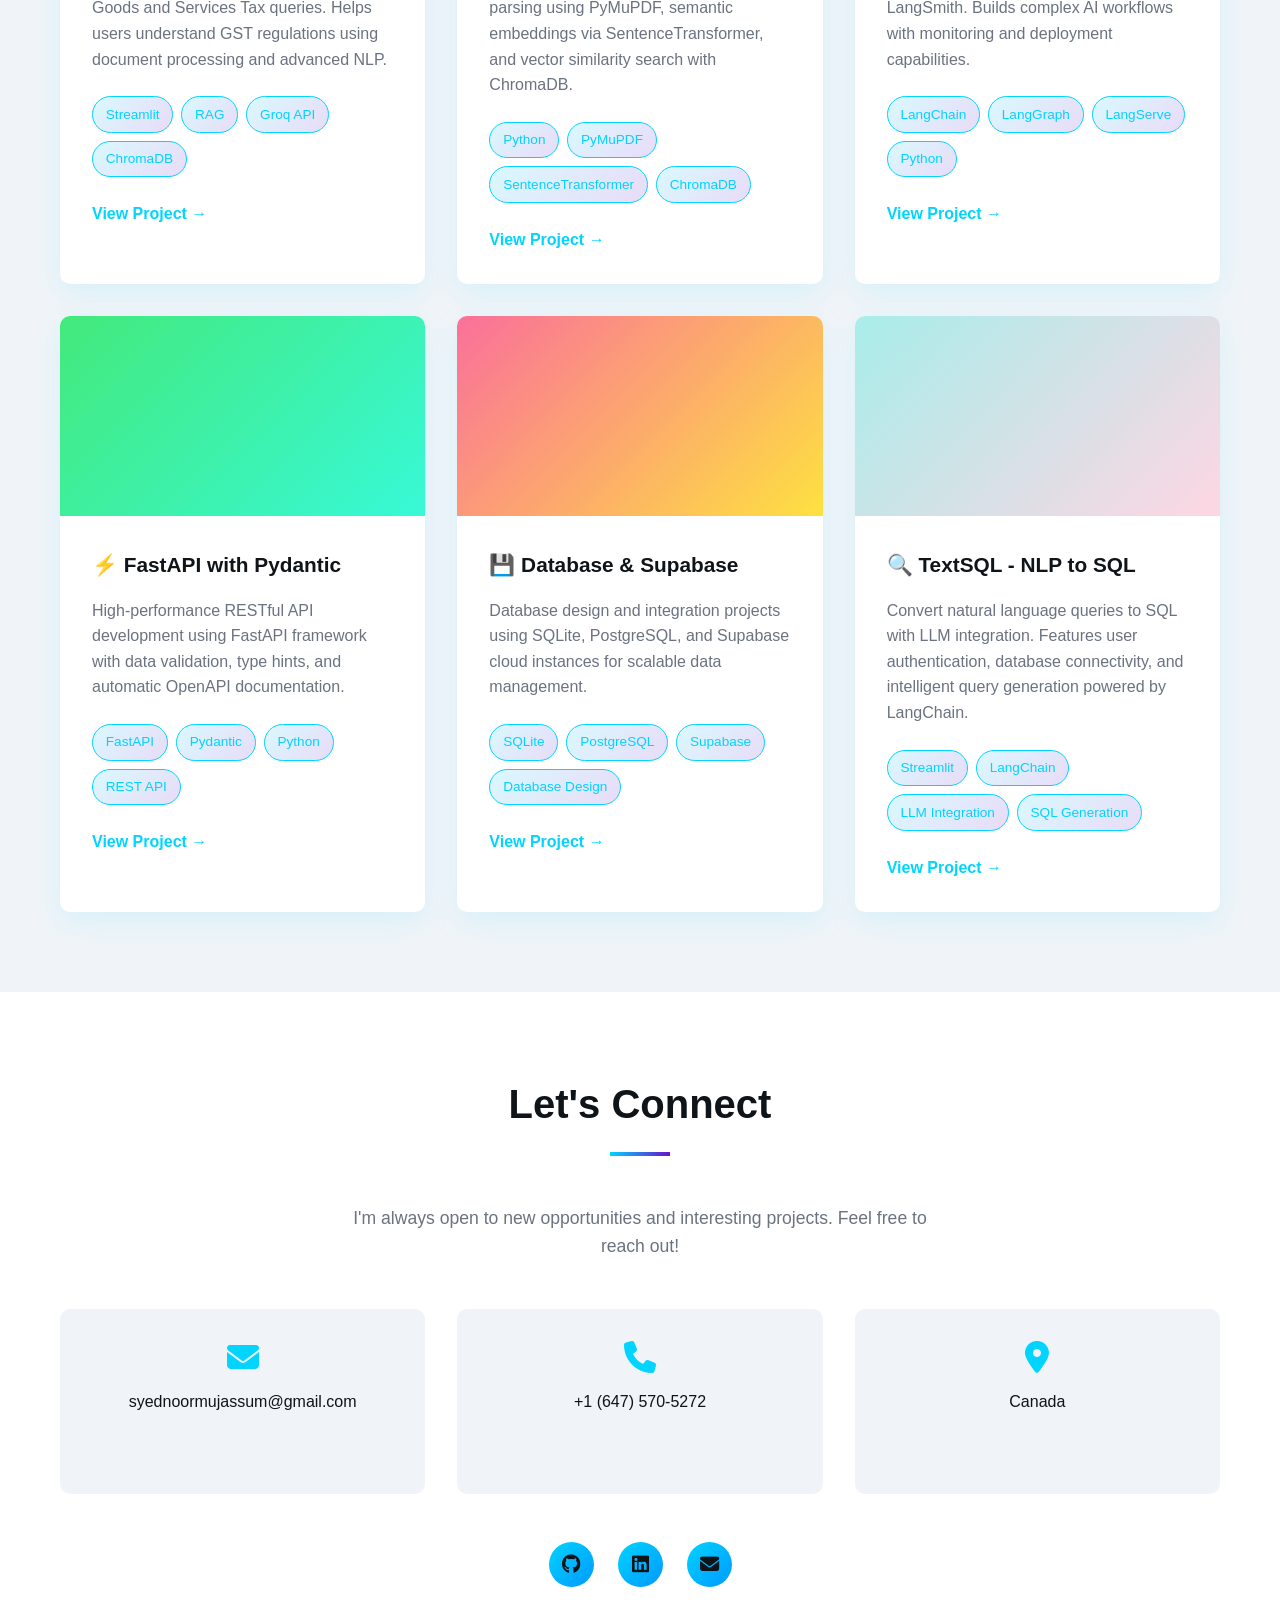
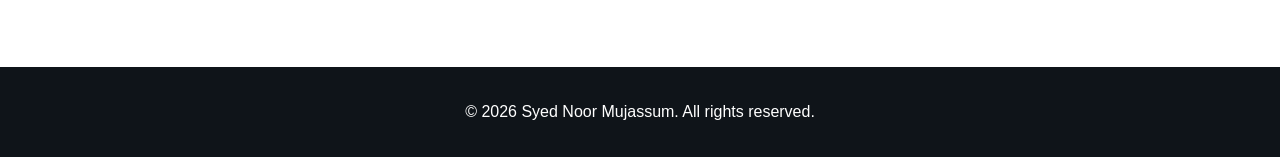
==== commit a9d8e428: "Portfolio website - ready for deployment" ====
--- a/index.html
+++ b/index.html
@@ -73,10 +73,7 @@
             <div class="about-content">
                 <div class="about-text">
                     <p>
-                        I'm an <strong>AI Data Engineer</strong> with a passion for building intelligent systems that transform raw data into actionable insights. With 3+ years of experience in Data Engineering using Spark, Scala, SQL, Python, IBM Datastage, IBM Mainframe, Hadoop and orchestration tools like Airflow. Now moving towards core AI, I focus on bridging enterprise data infrastructure with cutting-edge AI solutions.
-                    </p>
-                    <p>
-                        My career spans enterprise-scale data engineering and intelligent systems architecture. I've built mission-critical ETL pipelines using Spark, Scala, and Hadoop, orchestrated complex workflows with Airflow, and engineered data solutions on IBM Datastage and Mainframe platforms. This foundation in robust, scalable data infrastructure has evolved into a passion for modern AI-driven solutions. I specialize in architecting end-to-end intelligent systems that seamlessly integrate enterprise data environments with cutting-edge AI technologies, creating platforms that turn massive datasets into real-time intelligent insights.
+                        I'm an <strong>AI Data Engineer</strong> with 3+ years of experience in enterprise data engineering using Spark, Scala, SQL, Python, IBM Datastage, Mainframe, Hadoop, and Airflow. Now focusing on core AI, I bridge enterprise data infrastructure with cutting-edge AI solutions, building intelligent systems that transform data into actionable insights.
                     </p>
                     <p>
                         <strong>Core Competencies:</strong><br/>
@@ -88,7 +85,7 @@
                         🎨 <strong>Full Stack</strong> - React, Streamlit, responsive design, modern web technologies, dashboard development
                     </p>
                     <p>
-                        I'm driven by the challenge of solving complex problems through creative data-driven solutions. Whether it's building sophisticated AI applications, optimizing database queries, or architecting scalable systems, I bring both technical depth and practical problem-solving skills to every project.
+                        Driven by solving complex problems through creative, data-driven solutions, I bring technical depth and practical skills to every project.
                     </p>
                 </div>
                 <div class="about-stats">
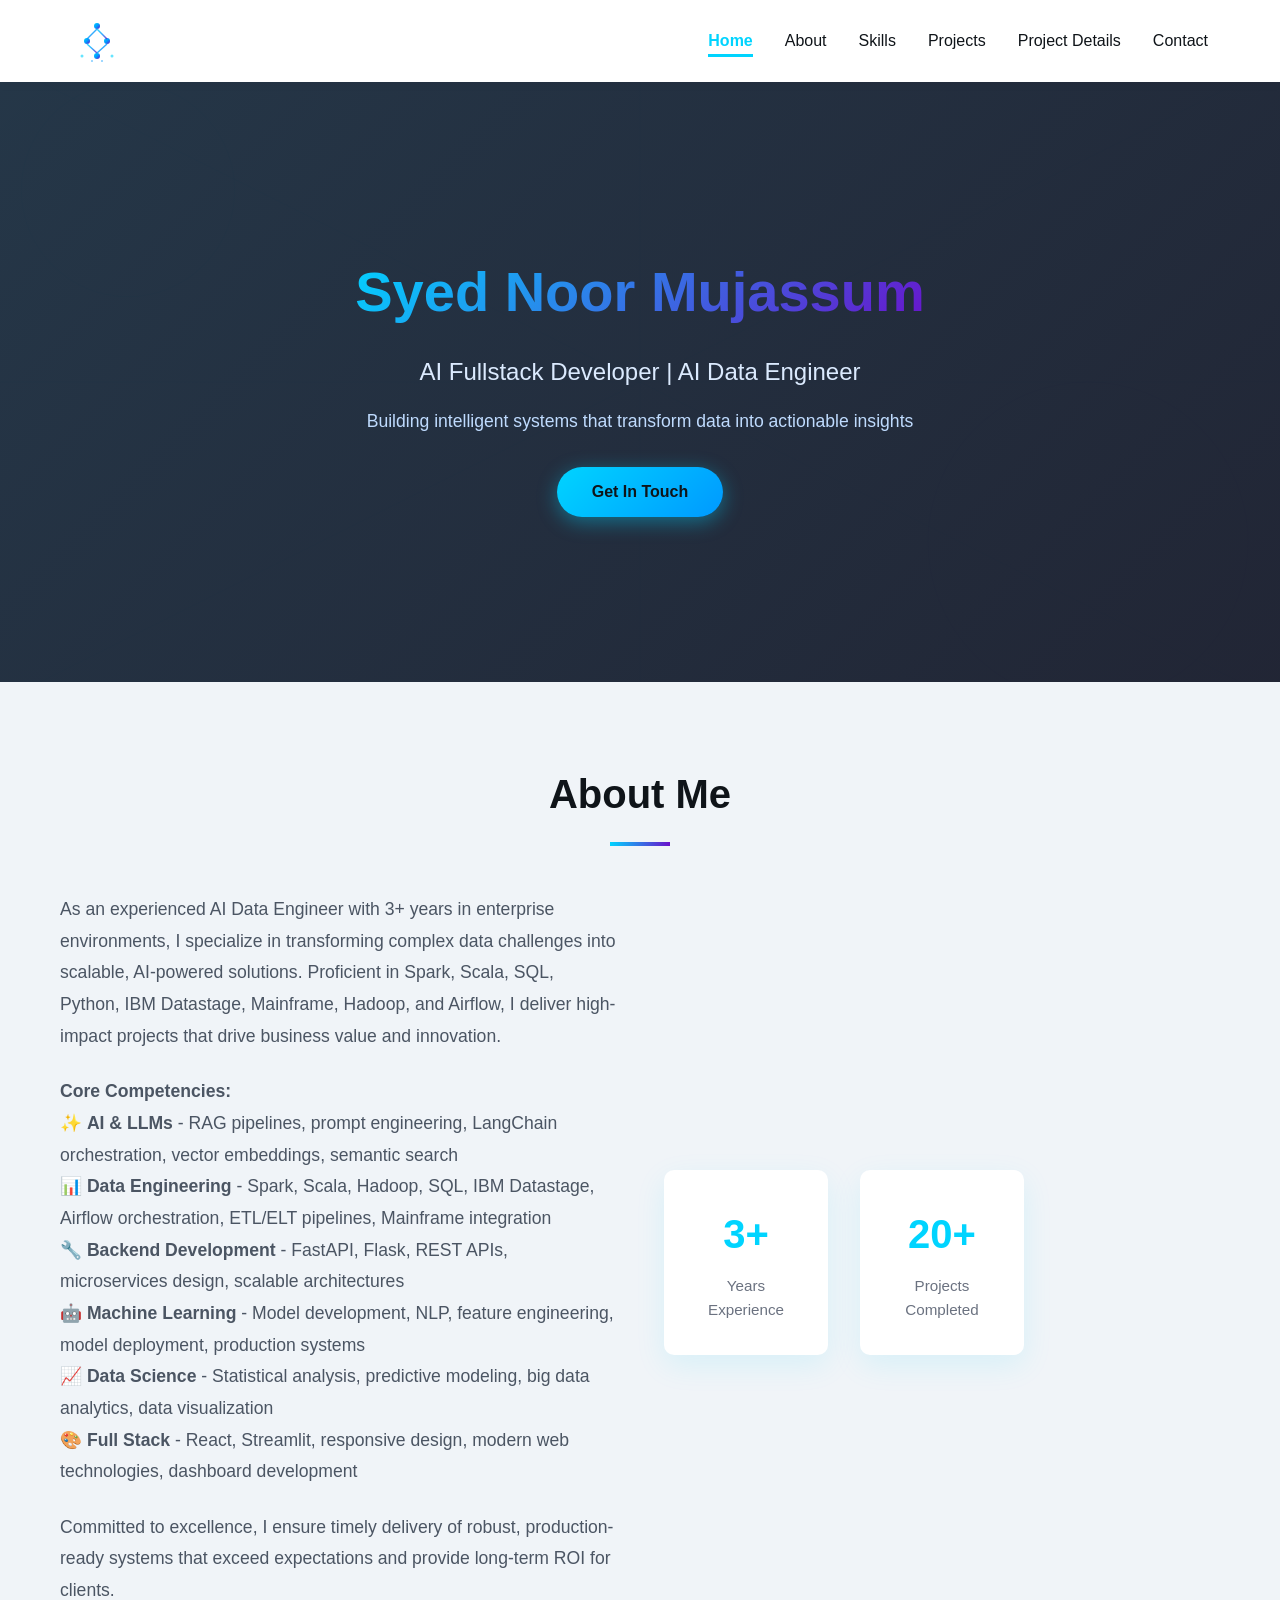
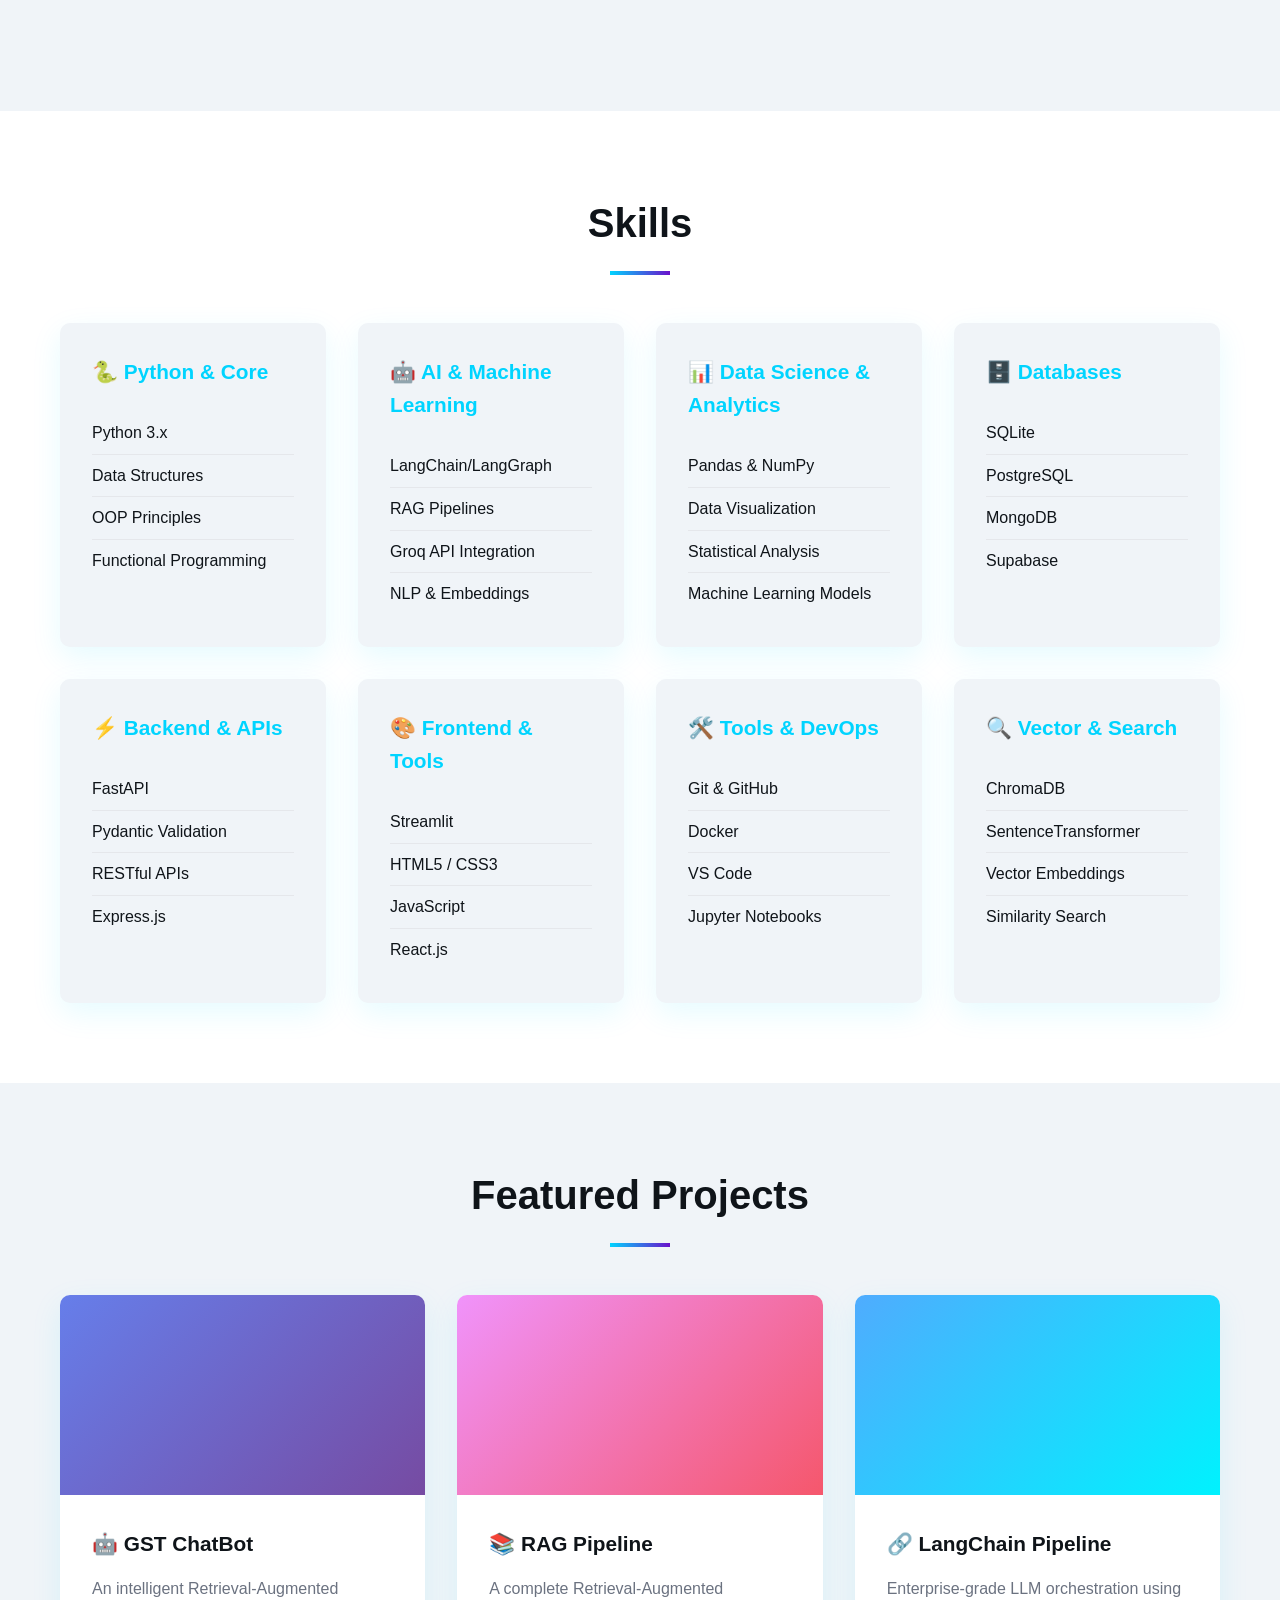
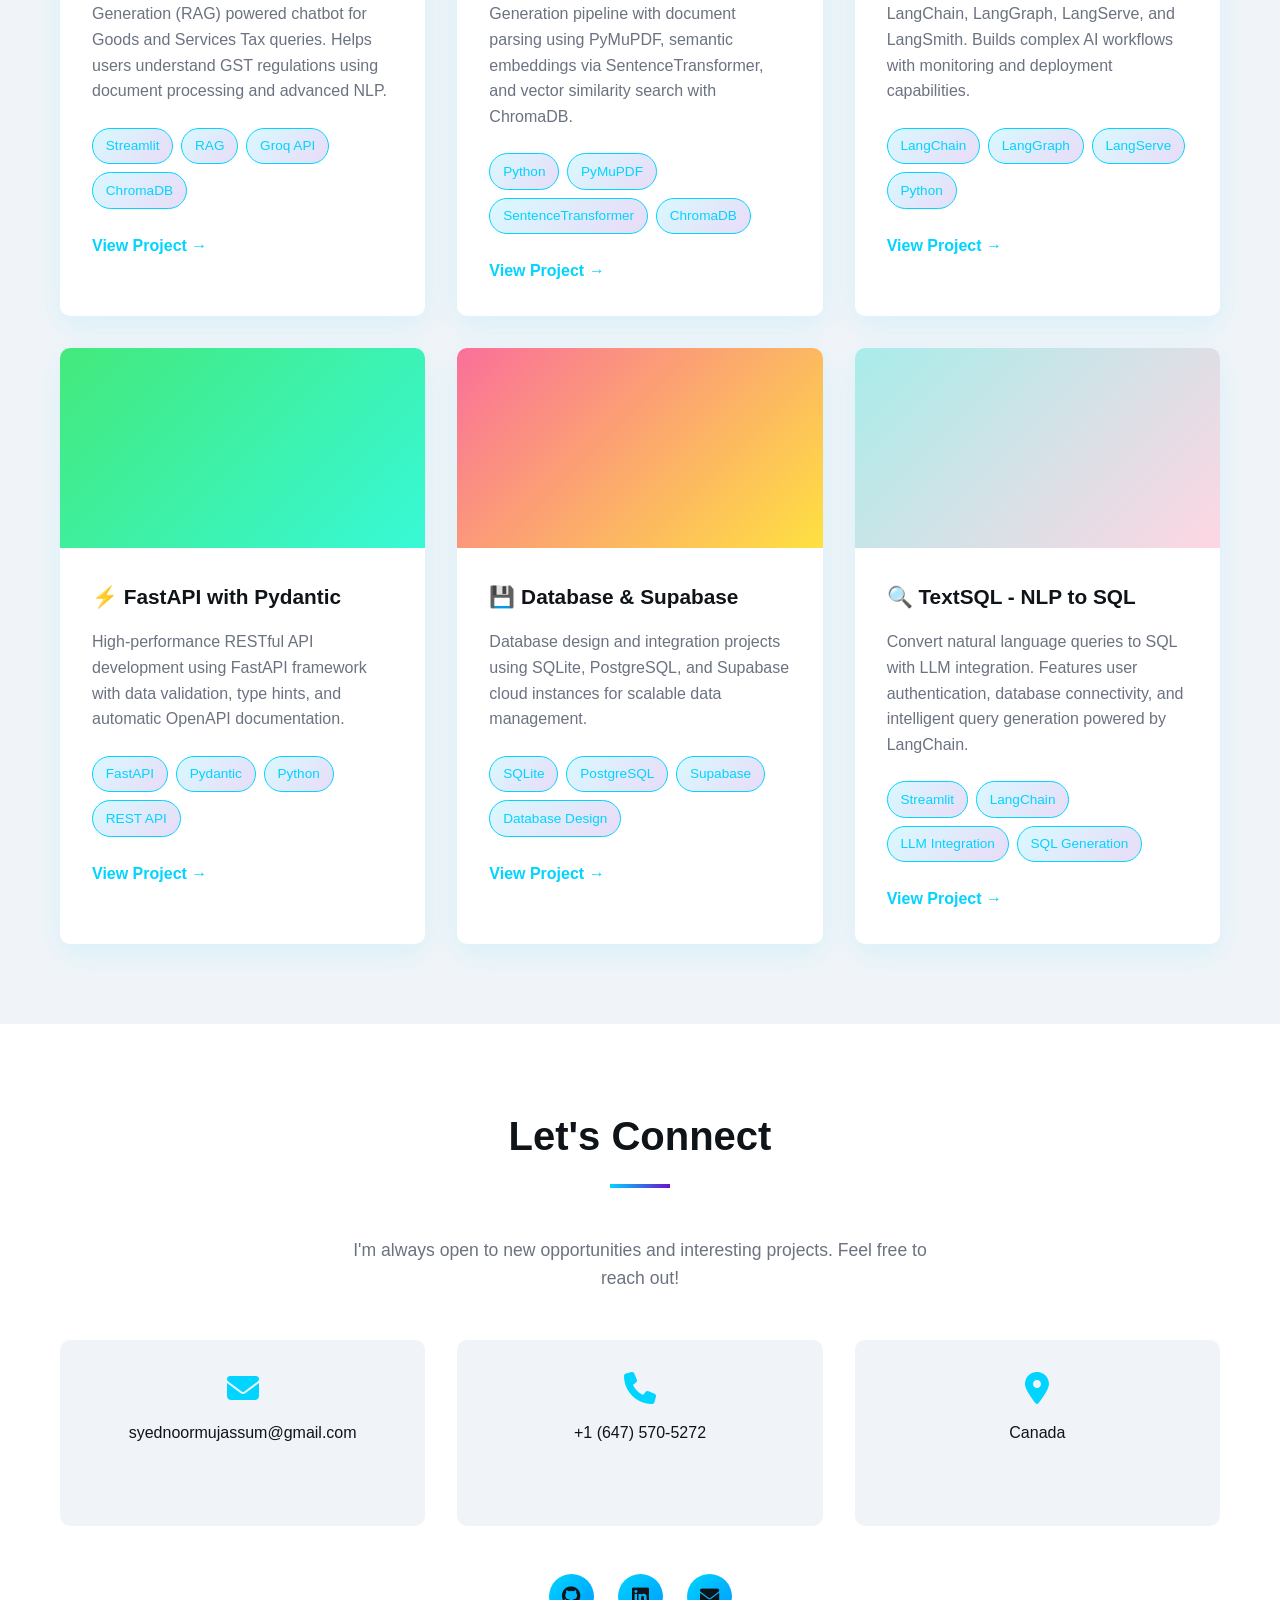
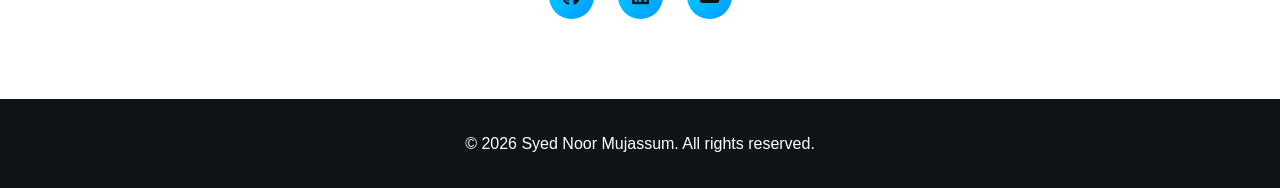
==== commit 5c387dd2: "Portfolio website - ready for deployment" ====
--- a/index.html
+++ b/index.html
@@ -73,7 +73,7 @@
             <div class="about-content">
                 <div class="about-text">
                     <p>
-                        I'm an <strong>AI Data Engineer</strong> with 3+ years of experience in enterprise data engineering using Spark, Scala, SQL, Python, IBM Datastage, Mainframe, Hadoop, and Airflow. Now focusing on core AI, I bridge enterprise data infrastructure with cutting-edge AI solutions, building intelligent systems that transform data into actionable insights.
+                        As an experienced AI Data Engineer with 3+ years in enterprise environments, I specialize in transforming complex data challenges into scalable, AI-powered solutions. Proficient in Spark, Scala, SQL, Python, IBM Datastage, Mainframe, Hadoop, and Airflow, I deliver high-impact projects that drive business value and innovation.
                     </p>
                     <p>
                         <strong>Core Competencies:</strong><br/>
@@ -85,7 +85,7 @@
                         🎨 <strong>Full Stack</strong> - React, Streamlit, responsive design, modern web technologies, dashboard development
                     </p>
                     <p>
-                        Driven by solving complex problems through creative, data-driven solutions, I bring technical depth and practical skills to every project.
+                        Committed to excellence, I ensure timely delivery of robust, production-ready systems that exceed expectations and provide long-term ROI for clients.
                     </p>
                 </div>
                 <div class="about-stats">
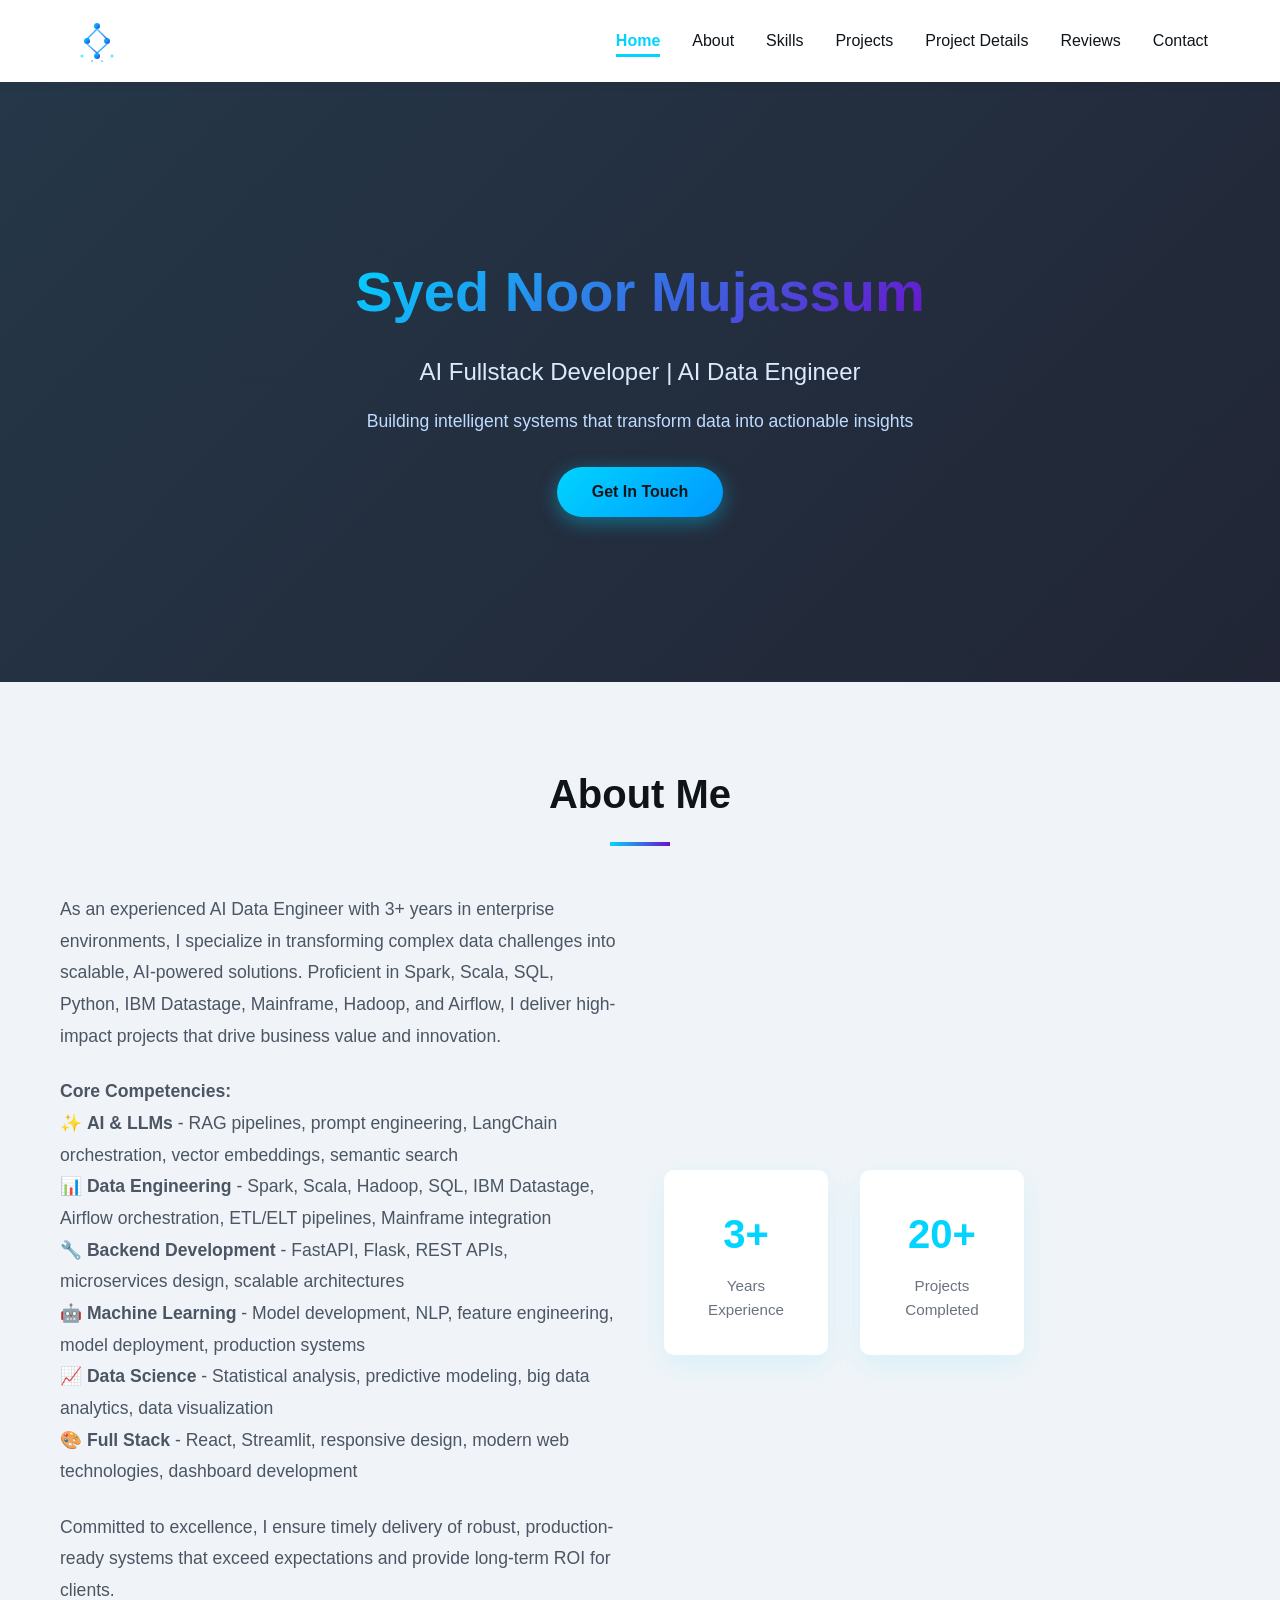
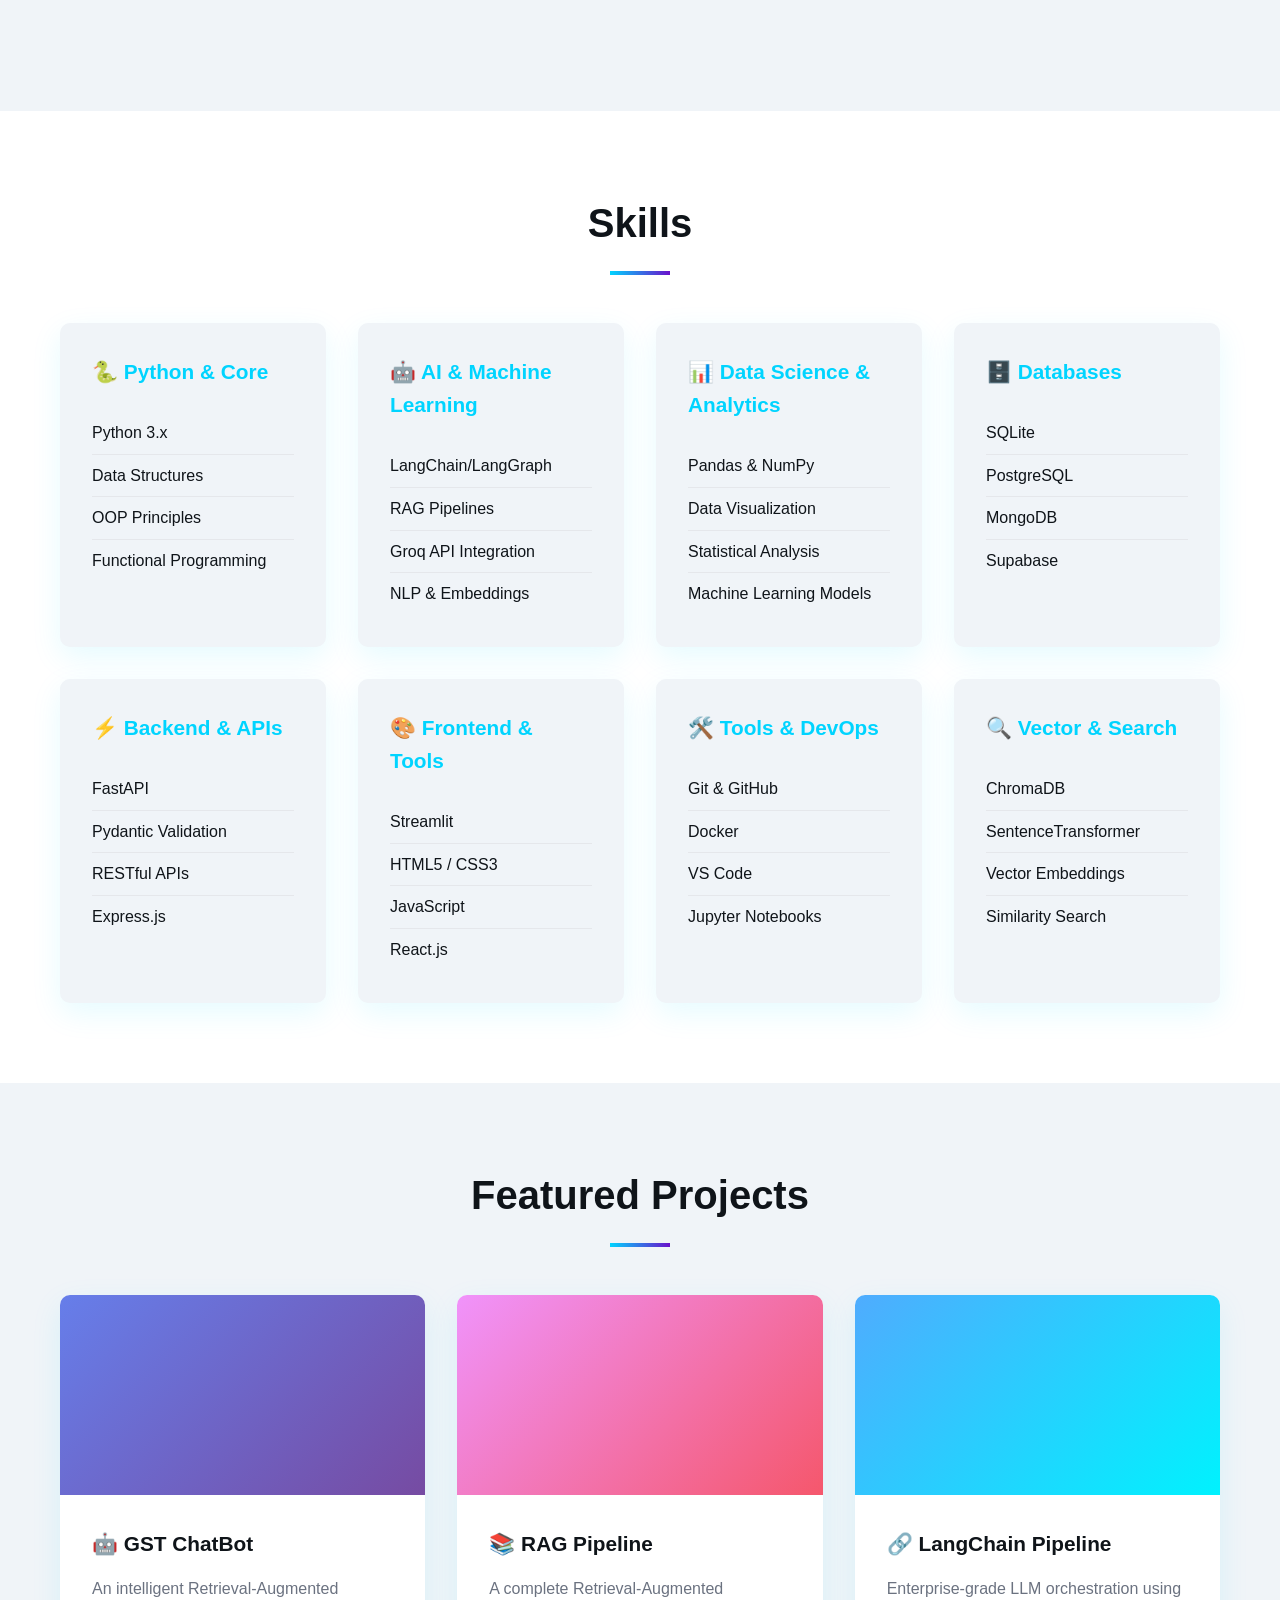
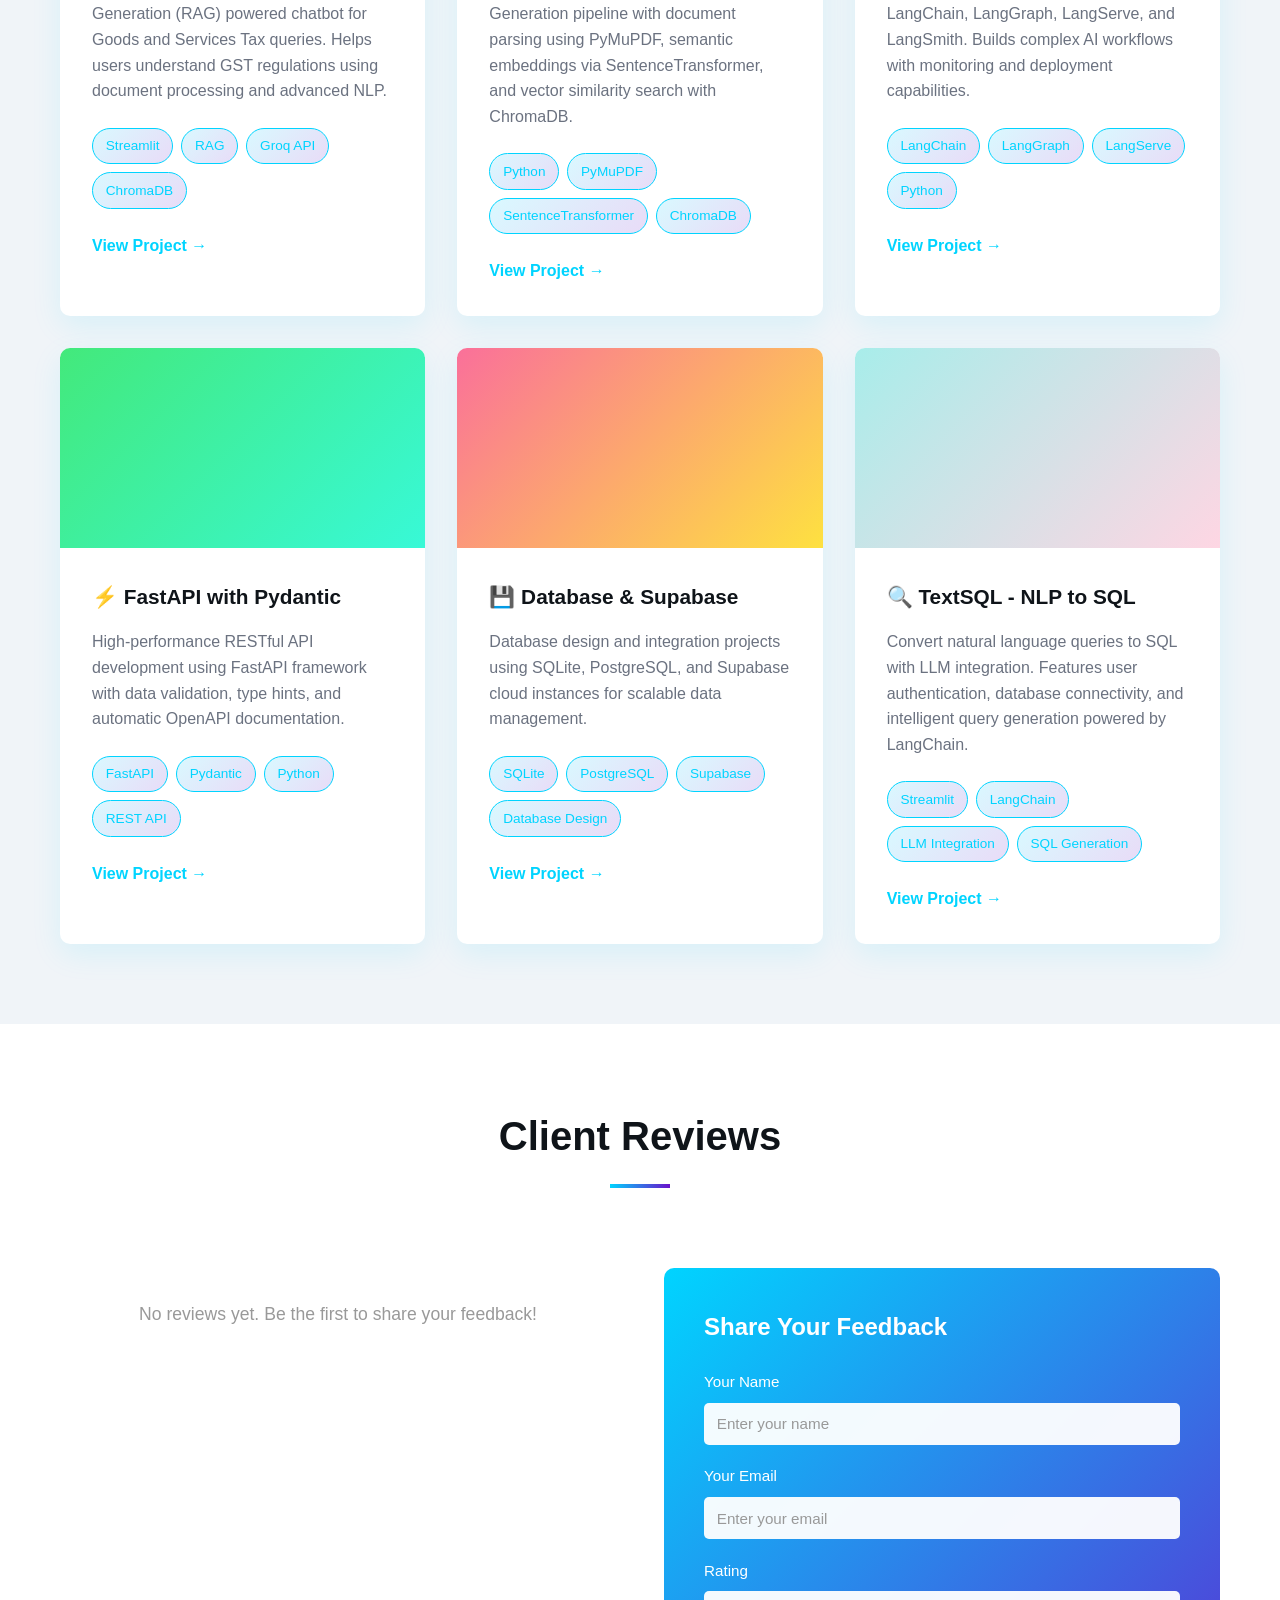
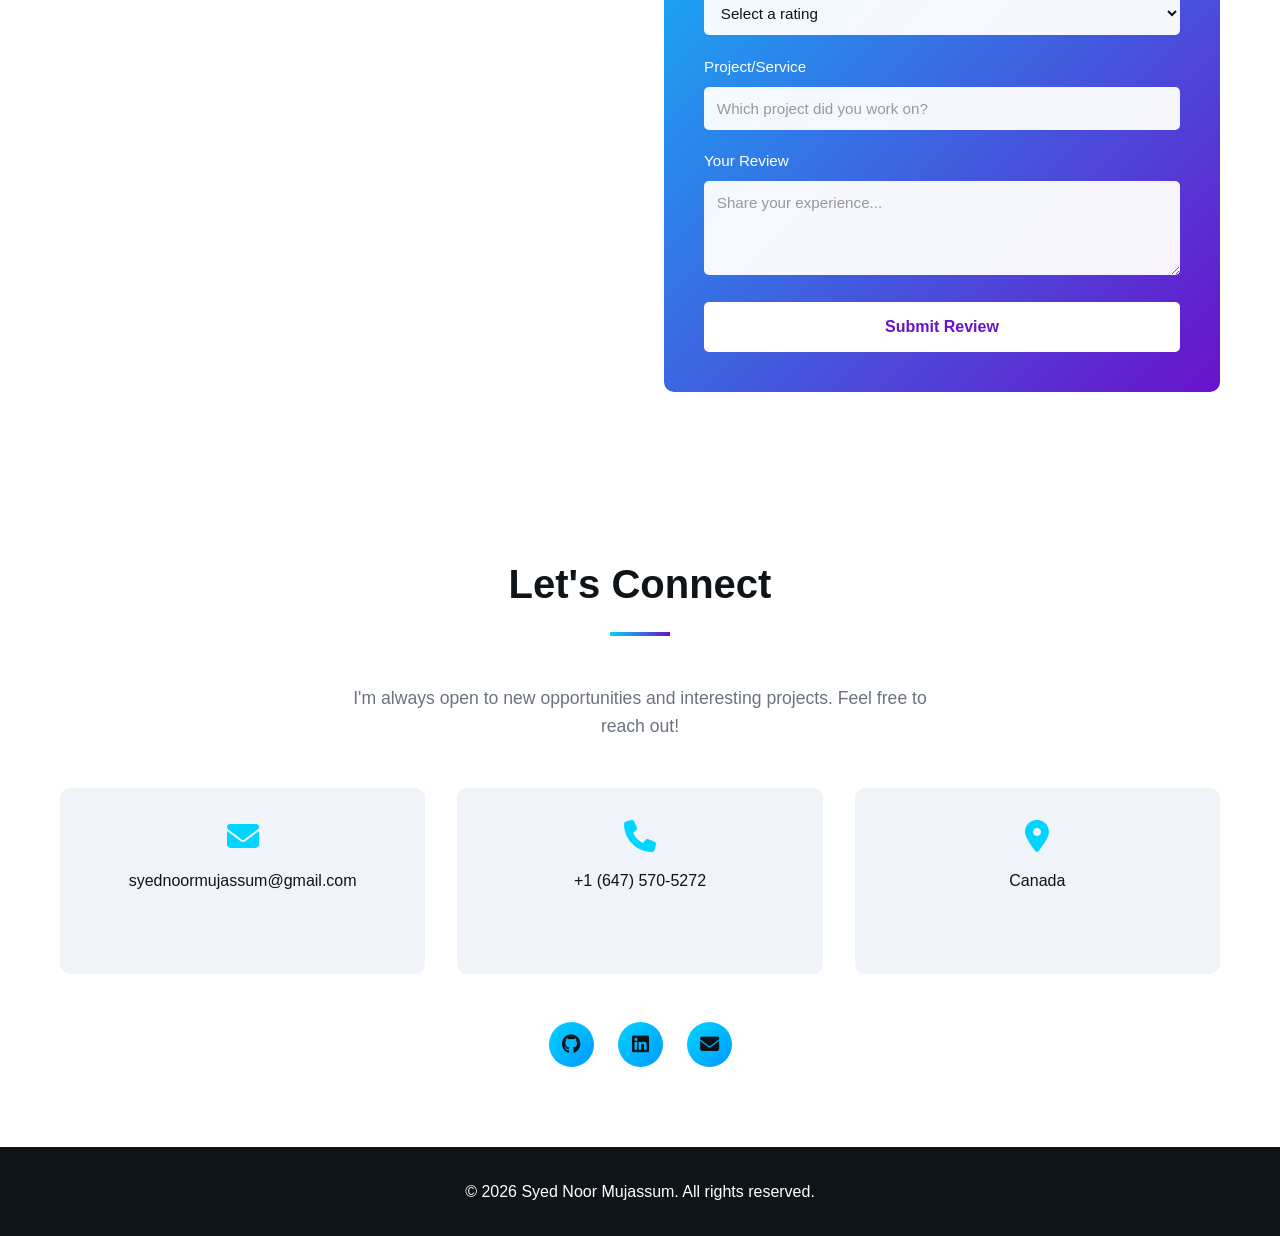
==== commit b838a69b: "Portfolio website - ready for deployment" ====
--- a/index.html
+++ b/index.html
@@ -43,6 +43,7 @@
                 <li><a href="#skills" class="nav-link">Skills</a></li>
                 <li><a href="#projects" class="nav-link">Projects</a></li>
                 <li><a href="projects.html" class="nav-link">Project Details</a></li>
+                <li><a href="#reviews" class="nav-link">Reviews</a></li>
                 <li><a href="#contact" class="nav-link">Contact</a></li>
             </ul>
             <div class="hamburger">
@@ -276,6 +277,49 @@
         </div>
     </section>
 
+    <!-- Reviews/Testimonials Section -->
+    <section id="reviews" class="reviews">
+        <div class="container">
+            <h2 class="section-title">Client Reviews</h2>
+            <div class="reviews-container">
+                <div class="reviews-list" id="reviewsList"></div>
+                <div class="review-form-container">
+                    <h3>Share Your Feedback</h3>
+                    <form id="reviewForm" class="review-form">
+                        <div class="form-group">
+                            <label for="reviewName">Your Name</label>
+                            <input type="text" id="reviewName" name="name" required placeholder="Enter your name">
+                        </div>
+                        <div class="form-group">
+                            <label for="reviewEmail">Your Email</label>
+                            <input type="email" id="reviewEmail" name="email" required placeholder="Enter your email">
+                        </div>
+                        <div class="form-group">
+                            <label for="reviewRating">Rating</label>
+                            <select id="reviewRating" name="rating" required>
+                                <option value="">Select a rating</option>
+                                <option value="5">⭐⭐⭐⭐⭐ Excellent</option>
+                                <option value="4">⭐⭐⭐⭐ Good</option>
+                                <option value="3">⭐⭐⭐ Average</option>
+                                <option value="2">⭐⭐ Fair</option>
+                                <option value="1">⭐ Poor</option>
+                            </select>
+                        </div>
+                        <div class="form-group">
+                            <label for="reviewProject">Project/Service</label>
+                            <input type="text" id="reviewProject" name="project" placeholder="Which project did you work on?">
+                        </div>
+                        <div class="form-group">
+                            <label for="reviewMessage">Your Review</label>
+                            <textarea id="reviewMessage" name="message" rows="4" required placeholder="Share your experience..."></textarea>
+                        </div>
+                        <button type="submit" class="submit-review-btn">Submit Review</button>
+                    </form>
+                </div>
+            </div>
+        </div>
+    </section>
+
     <!-- Contact Section -->
     <section id="contact" class="contact">
         <div class="container">
--- a/styles.css
+++ b/styles.css
@@ -360,6 +360,169 @@
 
 .project-link:hover {
     color: var(--accent-color);
+}
+
+/* Reviews Section */
+.reviews {
+    padding: 80px 20px;
+    background-color: var(--white);
+}
+
+.reviews-container {
+    display: grid;
+    grid-template-columns: 1fr 1fr;
+    gap: 3rem;
+    margin-top: 2rem;
+}
+
+.reviews-list {
+    display: flex;
+    flex-direction: column;
+    gap: 2rem;
+}
+
+.review-card {
+    background: linear-gradient(135deg, #f5f7fa 0%, #e9ecef 100%);
+    padding: 2rem;
+    border-radius: 10px;
+    box-shadow: 0 5px 15px rgba(0, 0, 0, 0.08);
+    transition: var(--transition);
+    border-left: 4px solid var(--primary-color);
+}
+
+.review-card:hover {
+    transform: translateY(-5px);
+    box-shadow: 0 10px 25px rgba(0, 212, 255, 0.15);
+}
+
+.review-header {
+    display: flex;
+    justify-content: space-between;
+    align-items: start;
+    margin-bottom: 1rem;
+}
+
+.reviewer-info h4 {
+    color: var(--text-color);
+    font-size: 1.1rem;
+    margin-bottom: 0.25rem;
+}
+
+.reviewer-project {
+    color: var(--primary-color);
+    font-size: 0.9rem;
+    font-weight: 500;
+}
+
+.review-rating {
+    color: #ffa500;
+    font-size: 0.95rem;
+}
+
+.review-text {
+    color: #4b5563;
+    line-height: 1.6;
+    font-size: 0.95rem;
+    font-style: italic;
+    margin: 1rem 0;
+    padding: 1rem;
+    background-color: var(--white);
+    border-radius: 5px;
+}
+
+.review-form-container {
+    background: linear-gradient(135deg, var(--primary-color) 0%, var(--accent-color) 100%);
+    padding: 2.5rem;
+    border-radius: 10px;
+    color: var(--white);
+}
+
+.review-form-container h3 {
+    font-size: 1.5rem;
+    margin-bottom: 1.5rem;
+    color: var(--white);
+}
+
+.review-form {
+    display: flex;
+    flex-direction: column;
+    gap: 1.2rem;
+}
+
+.form-group {
+    display: flex;
+    flex-direction: column;
+}
+
+.form-group label {
+    color: var(--white);
+    font-weight: 500;
+    margin-bottom: 0.5rem;
+    font-size: 0.95rem;
+}
+
+.form-group input,
+.form-group textarea,
+.form-group select {
+    padding: 0.8rem;
+    border: none;
+    border-radius: 5px;
+    font-family: inherit;
+    font-size: 0.95rem;
+    background-color: rgba(255, 255, 255, 0.95);
+    color: var(--text-color);
+    transition: var(--transition);
+}
+
+.form-group input:focus,
+.form-group textarea:focus,
+.form-group select:focus {
+    outline: none;
+    background-color: var(--white);
+    box-shadow: 0 0 0 3px rgba(0, 212, 255, 0.2);
+}
+
+.form-group input::placeholder,
+.form-group textarea::placeholder {
+    color: #999;
+}
+
+.submit-review-btn {
+    background-color: var(--white);
+    color: var(--accent-color);
+    border: none;
+    padding: 1rem;
+    border-radius: 5px;
+    font-weight: 600;
+    font-size: 1rem;
+    cursor: pointer;
+    transition: var(--transition);
+    margin-top: 0.5rem;
+}
+
+.submit-review-btn:hover {
+    transform: scale(1.02);
+    box-shadow: 0 5px 15px rgba(0, 0, 0, 0.2);
+}
+
+.submit-review-btn:active {
+    transform: scale(0.98);
+}
+
+.empty-reviews-message {
+    text-align: center;
+    padding: 2rem;
+    color: #999;
+    font-size: 1.1rem;
+}
+
+.success-message {
+    background-color: #d4edda;
+    color: #155724;
+    padding: 1rem;
+    border-radius: 5px;
+    margin-bottom: 1rem;
+    text-align: center;
 }
 
 /* Contact Section */
@@ -491,6 +654,10 @@
         grid-template-columns: 1fr;
     }
 
+    .reviews-container {
+        grid-template-columns: 1fr;
+    }
+
     .hero {
         min-height: 400px;
         padding: 50px 20px;
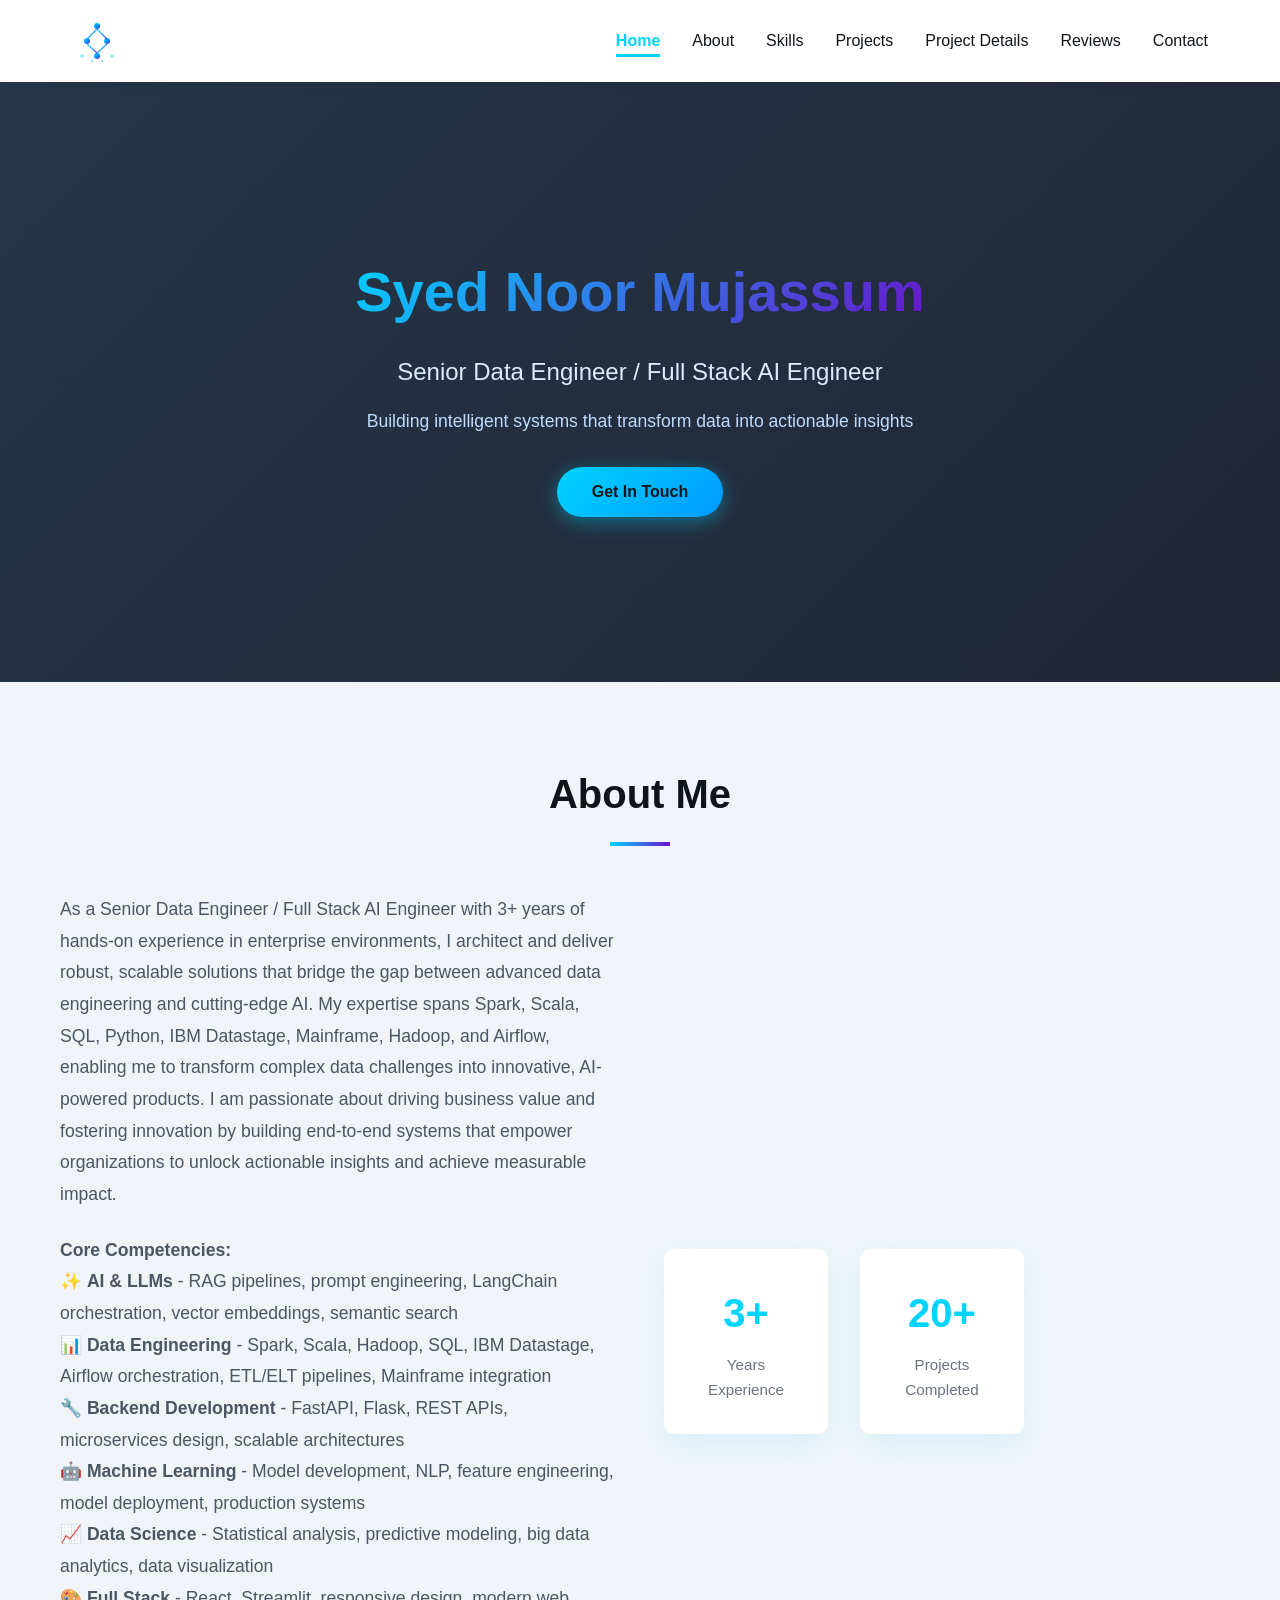
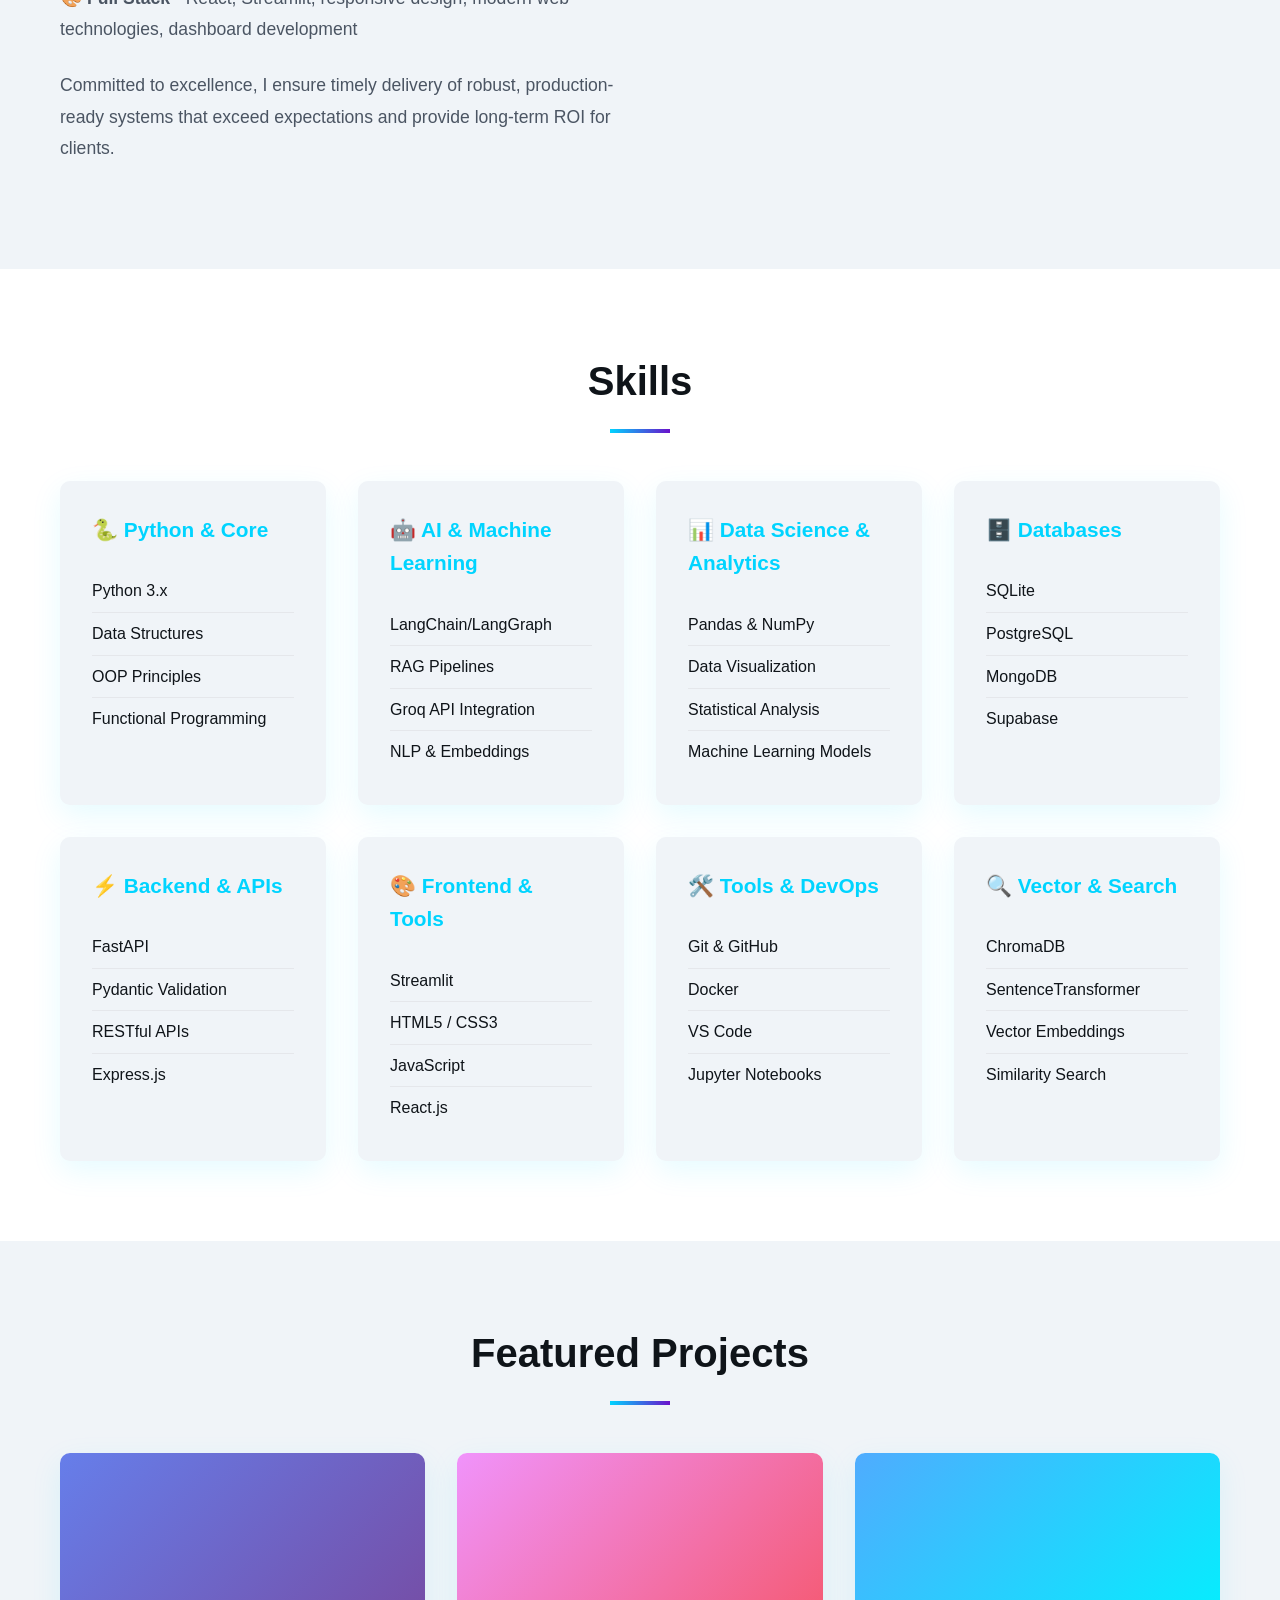
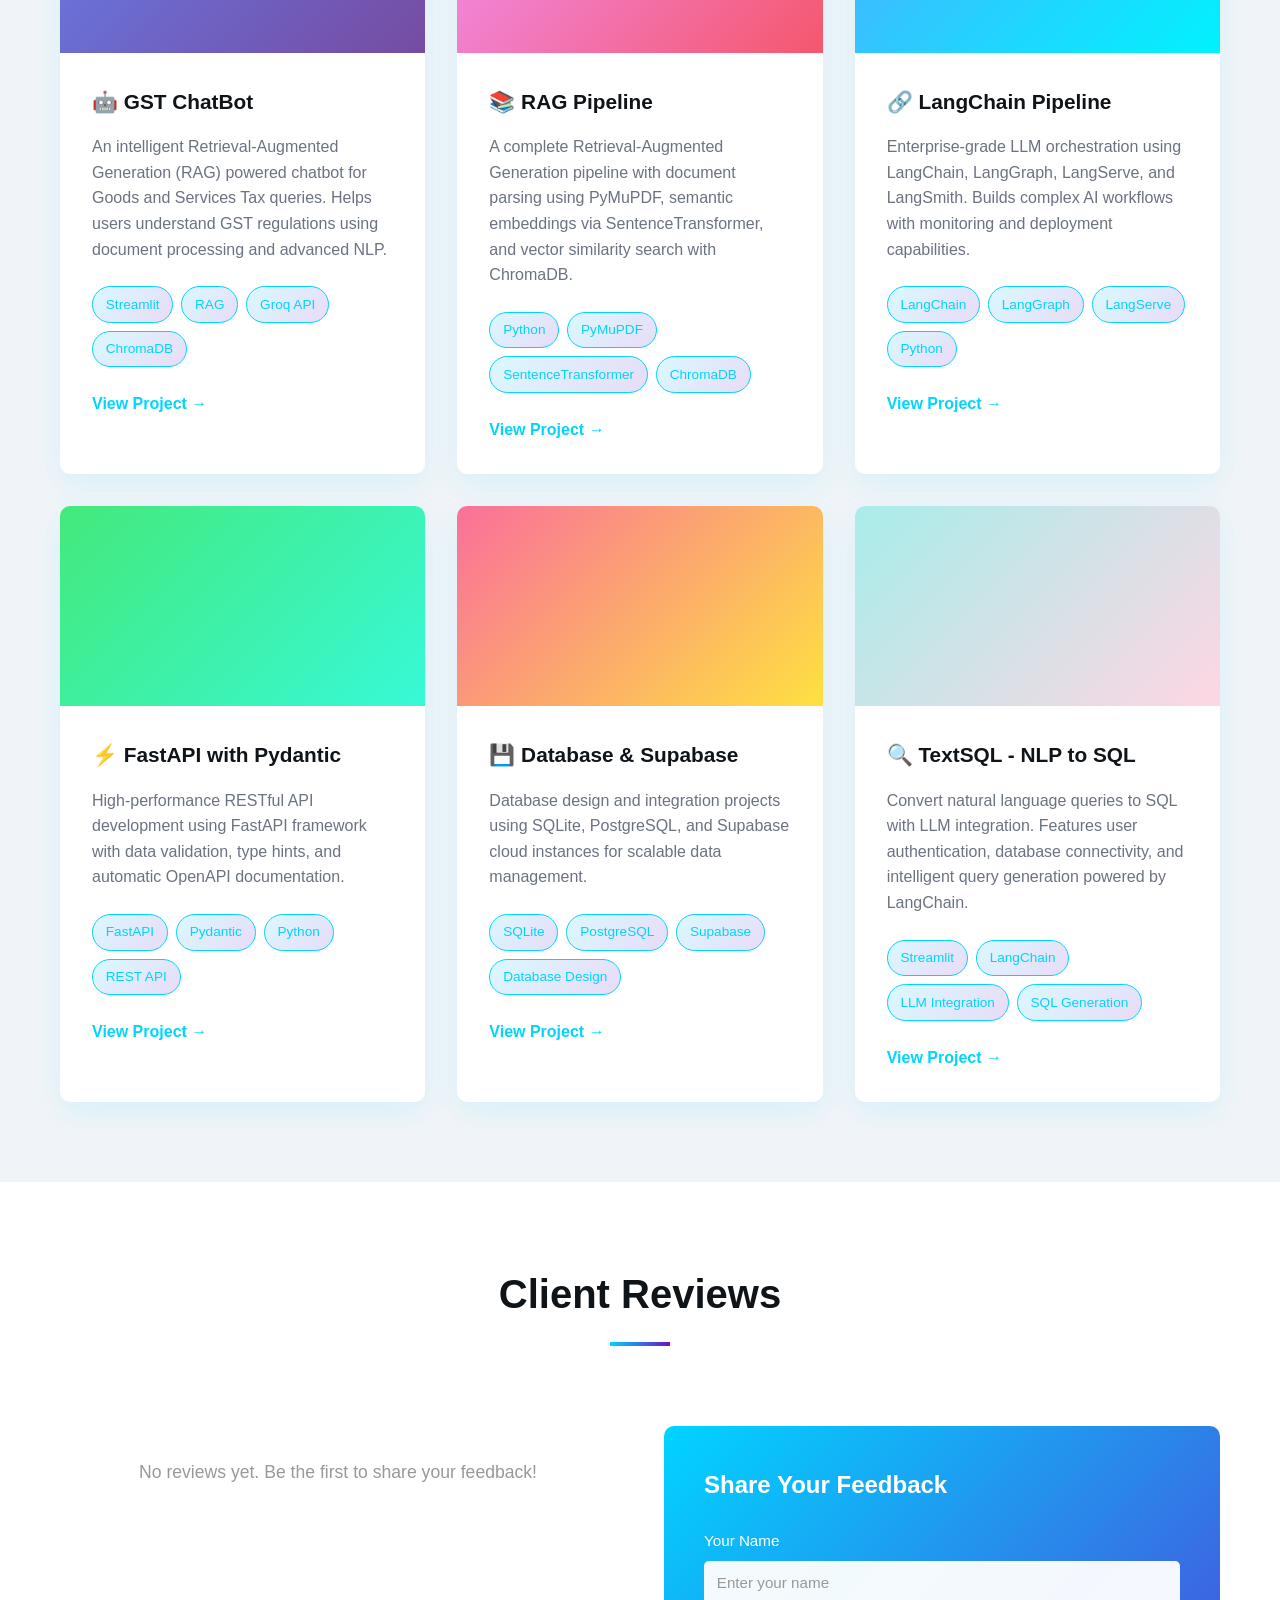
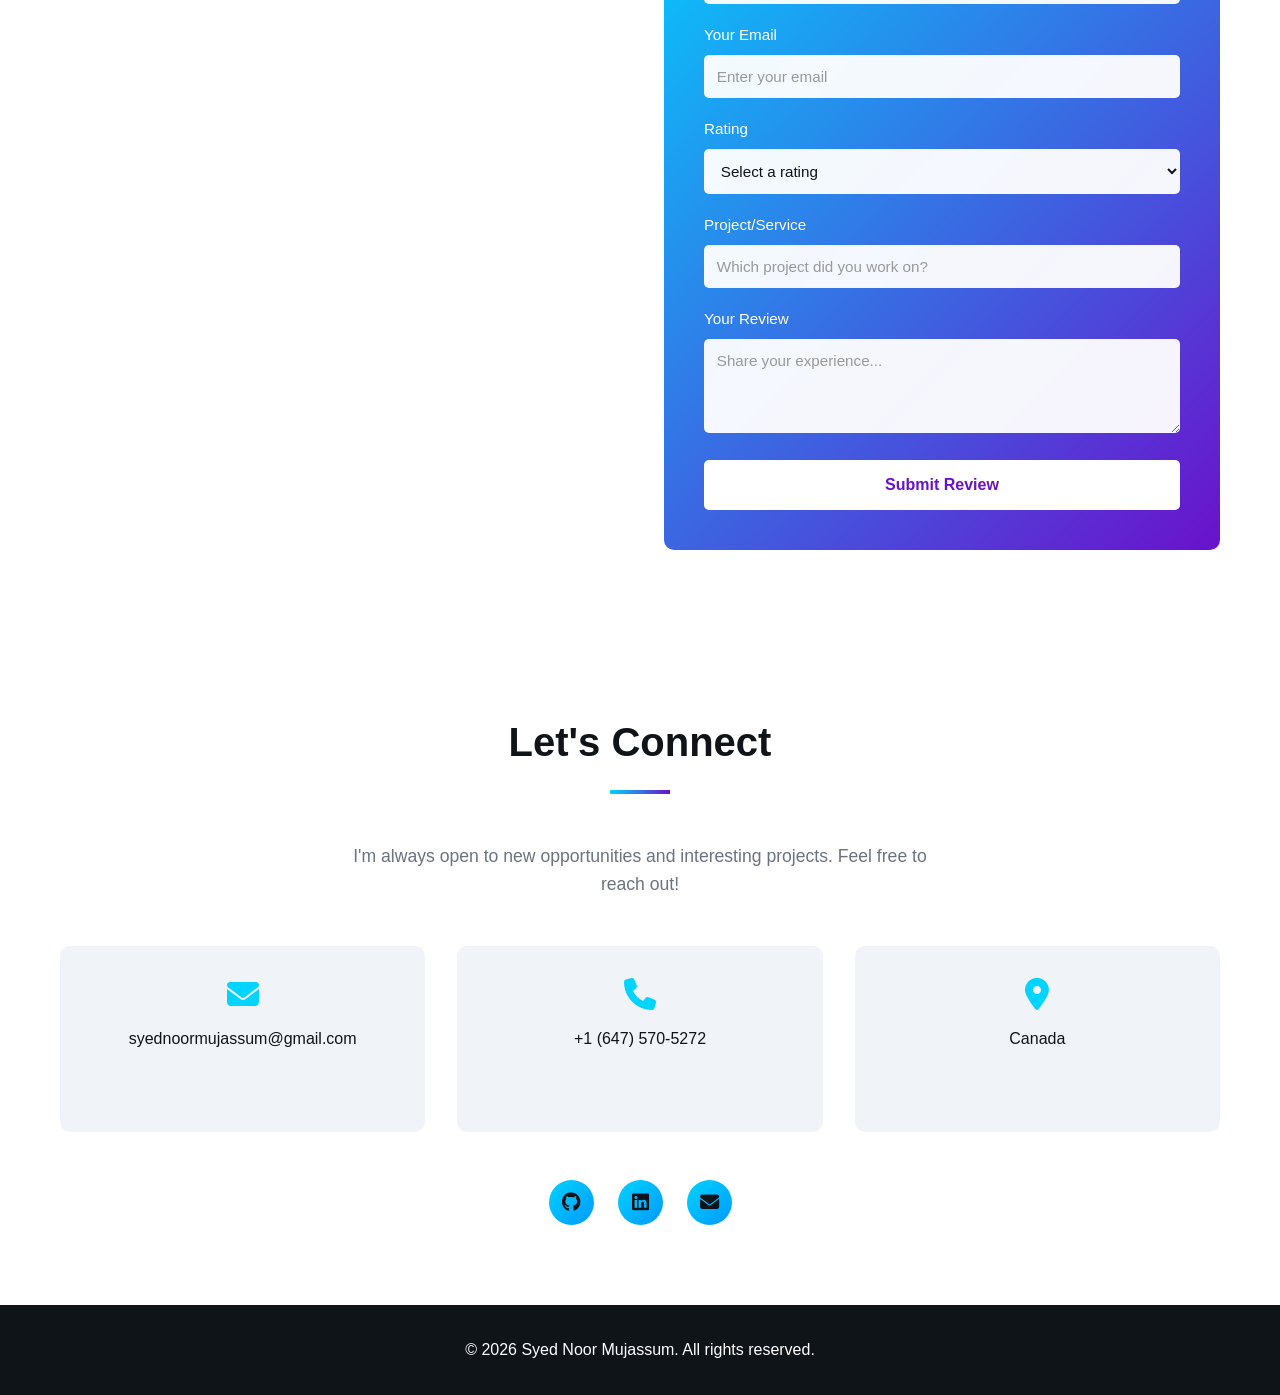
==== commit 0e9d0946: "Portfolio  website - ready for deployment" ====
--- a/index.html
+++ b/index.html
@@ -58,7 +58,7 @@
     <section id="home" class="hero">
         <div class="hero-content">
             <h1 class="hero-title">Syed Noor Mujassum</h1>
-            <p class="hero-subtitle">AI Fullstack Developer | AI Data Engineer</p>
+            <p class="hero-subtitle">Senior Data Engineer / Full Stack AI Engineer</p>
             <p class="hero-description">Building intelligent systems that transform data into actionable insights</p>
             <a href="#contact" class="cta-button">Get In Touch</a>
         </div>
@@ -74,7 +74,7 @@
             <div class="about-content">
                 <div class="about-text">
                     <p>
-                        As an experienced AI Data Engineer with 3+ years in enterprise environments, I specialize in transforming complex data challenges into scalable, AI-powered solutions. Proficient in Spark, Scala, SQL, Python, IBM Datastage, Mainframe, Hadoop, and Airflow, I deliver high-impact projects that drive business value and innovation.
+                        As a Senior Data Engineer / Full Stack AI Engineer with 3+ years of hands-on experience in enterprise environments, I architect and deliver robust, scalable solutions that bridge the gap between advanced data engineering and cutting-edge AI. My expertise spans Spark, Scala, SQL, Python, IBM Datastage, Mainframe, Hadoop, and Airflow, enabling me to transform complex data challenges into innovative, AI-powered products. I am passionate about driving business value and fostering innovation by building end-to-end systems that empower organizations to unlock actionable insights and achieve measurable impact.
                     </p>
                     <p>
                         <strong>Core Competencies:</strong><br/>
@@ -320,6 +320,12 @@
         </div>
     </section>
 
+  <!--  <h2 class="section-title">Client Reviews</h2>. Reset Reviews Section
+
+<button onclick="resetReviews()" class="reset-btn">
+    Reset Reviews
+</button>. -->
+
     <!-- Contact Section -->
     <section id="contact" class="contact">
         <div class="container">
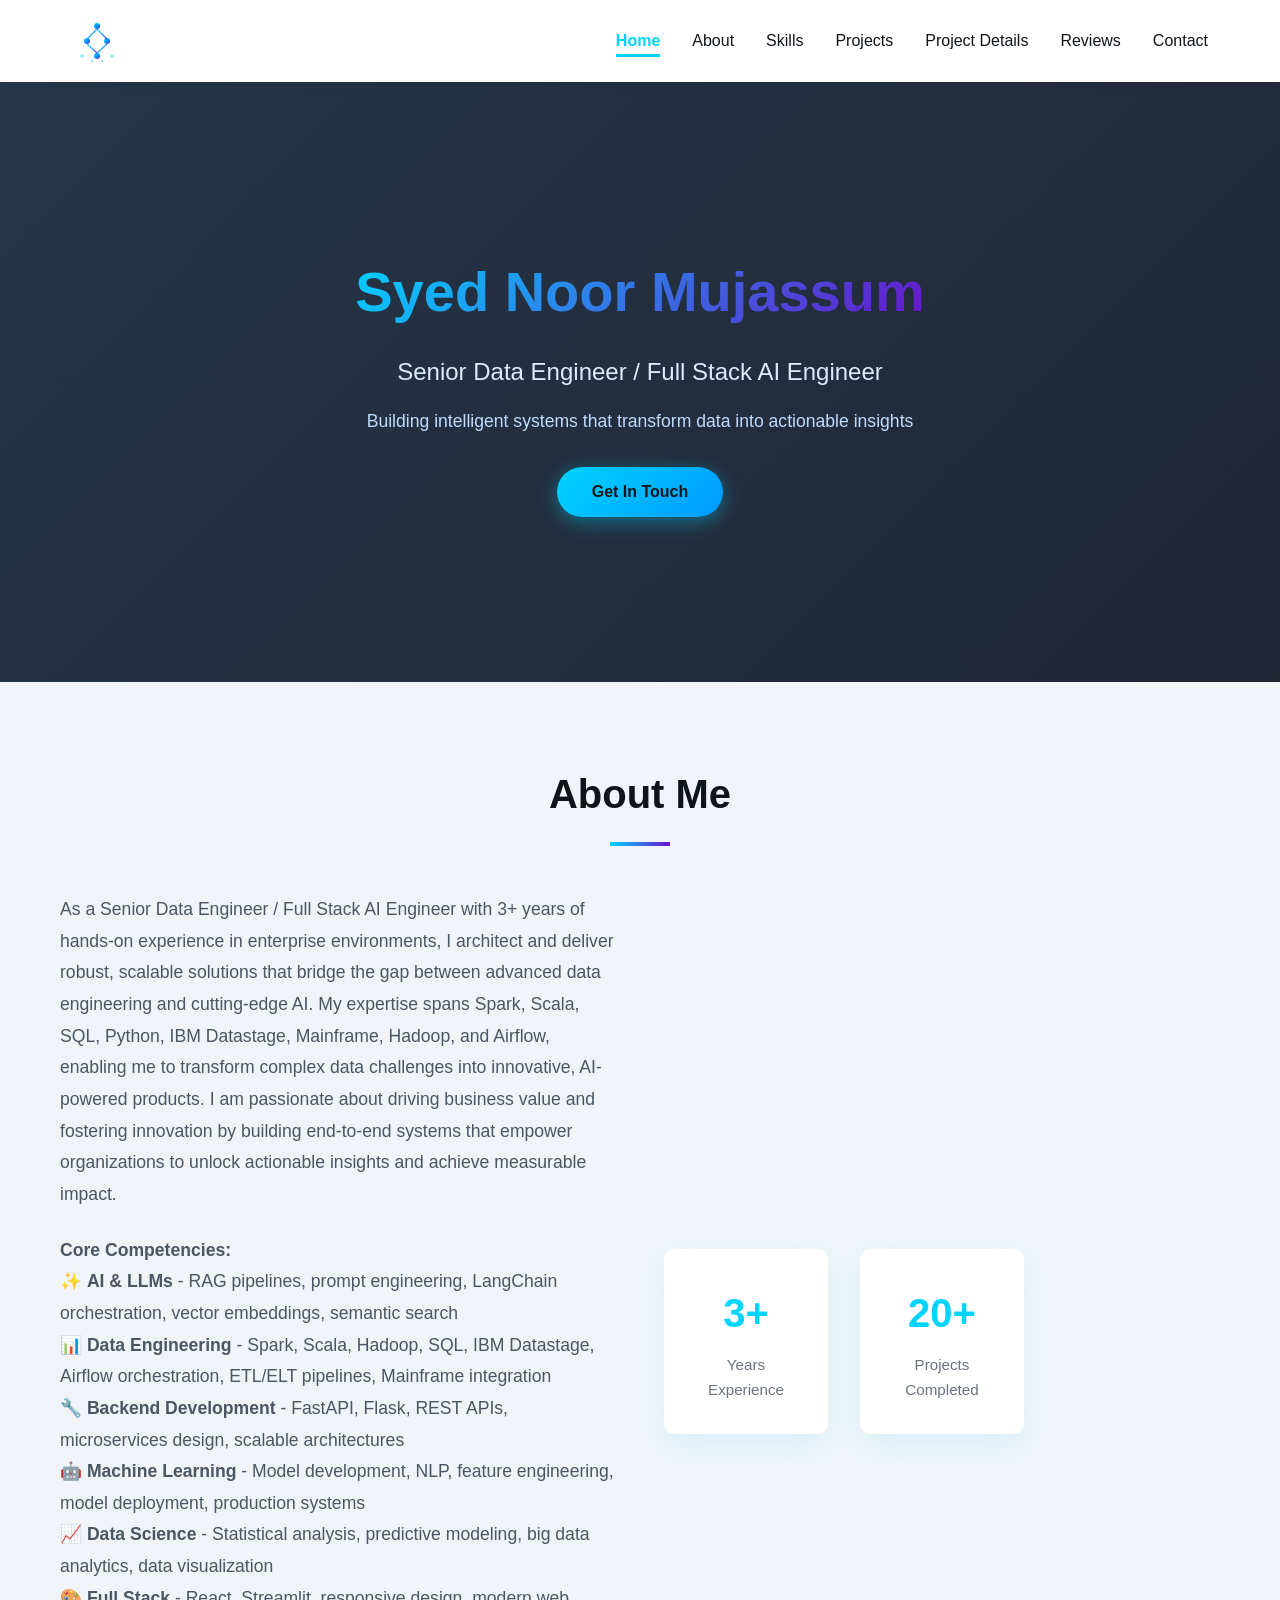
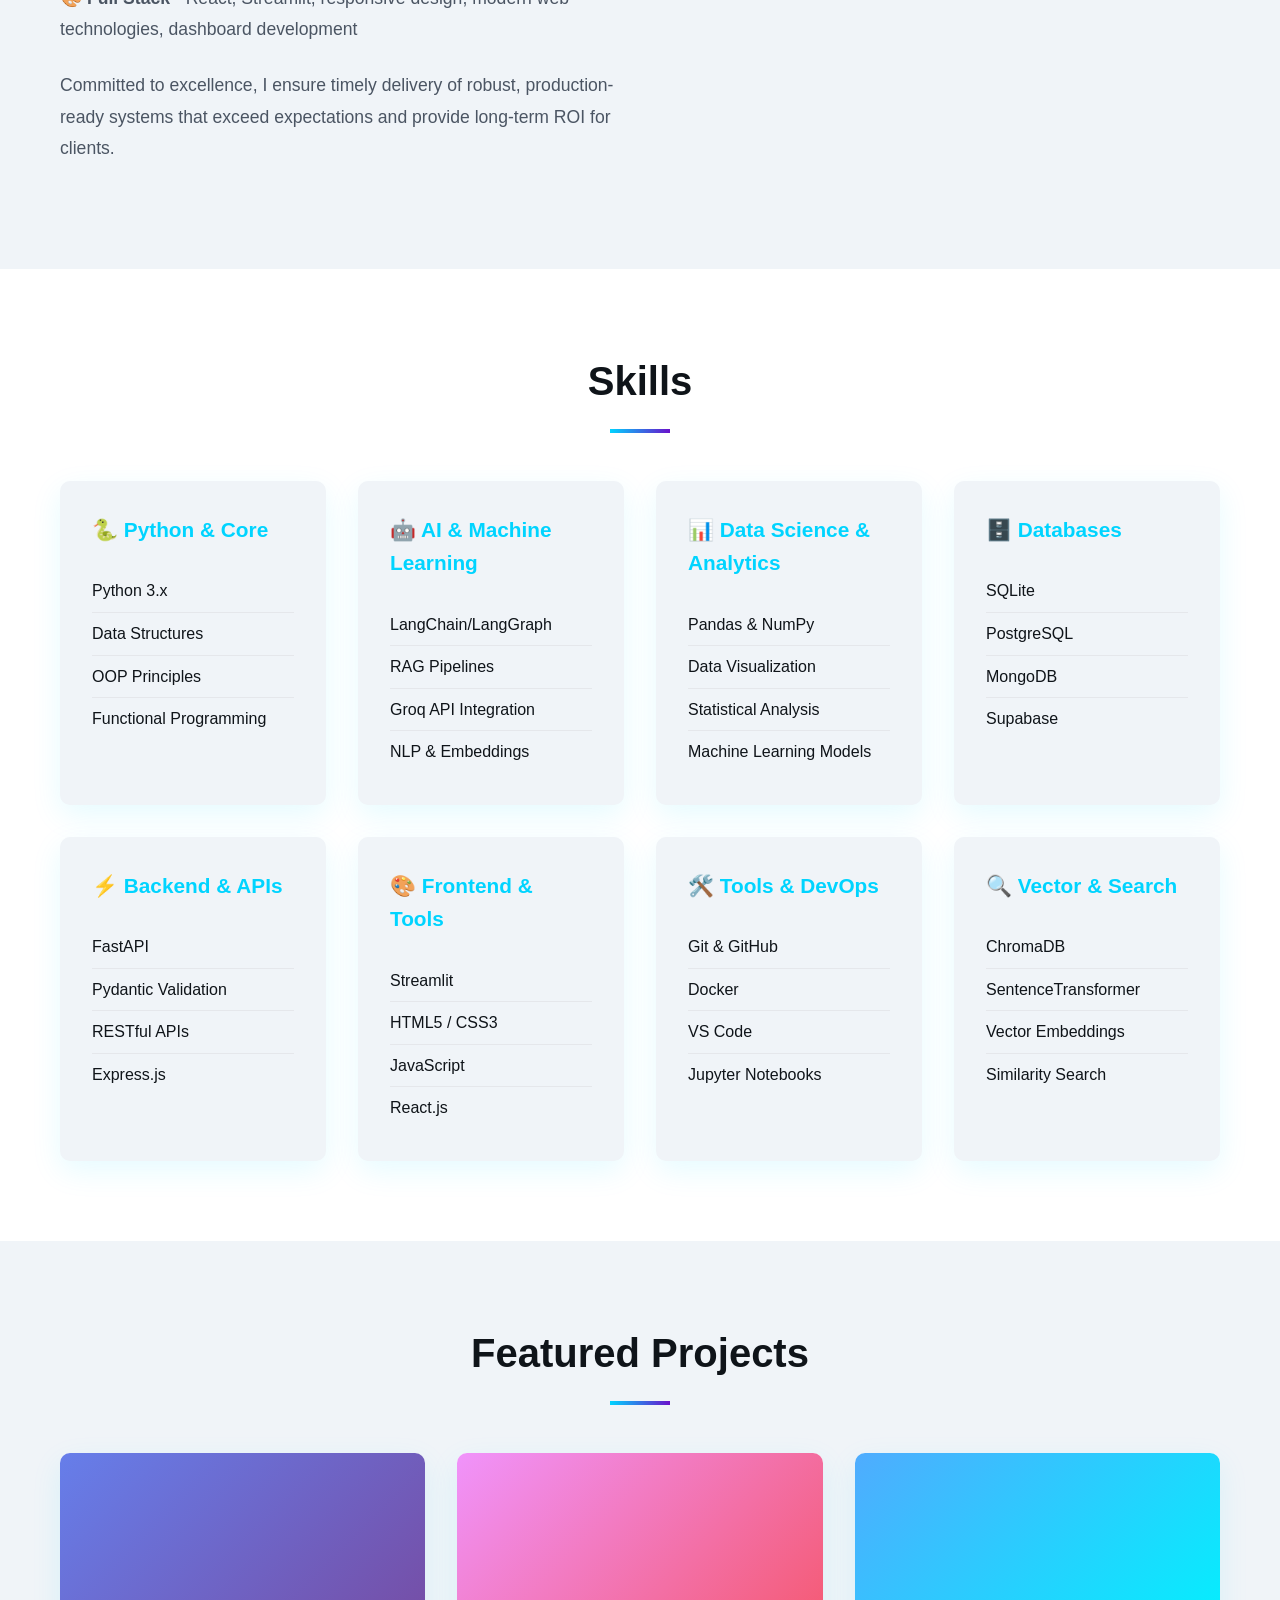
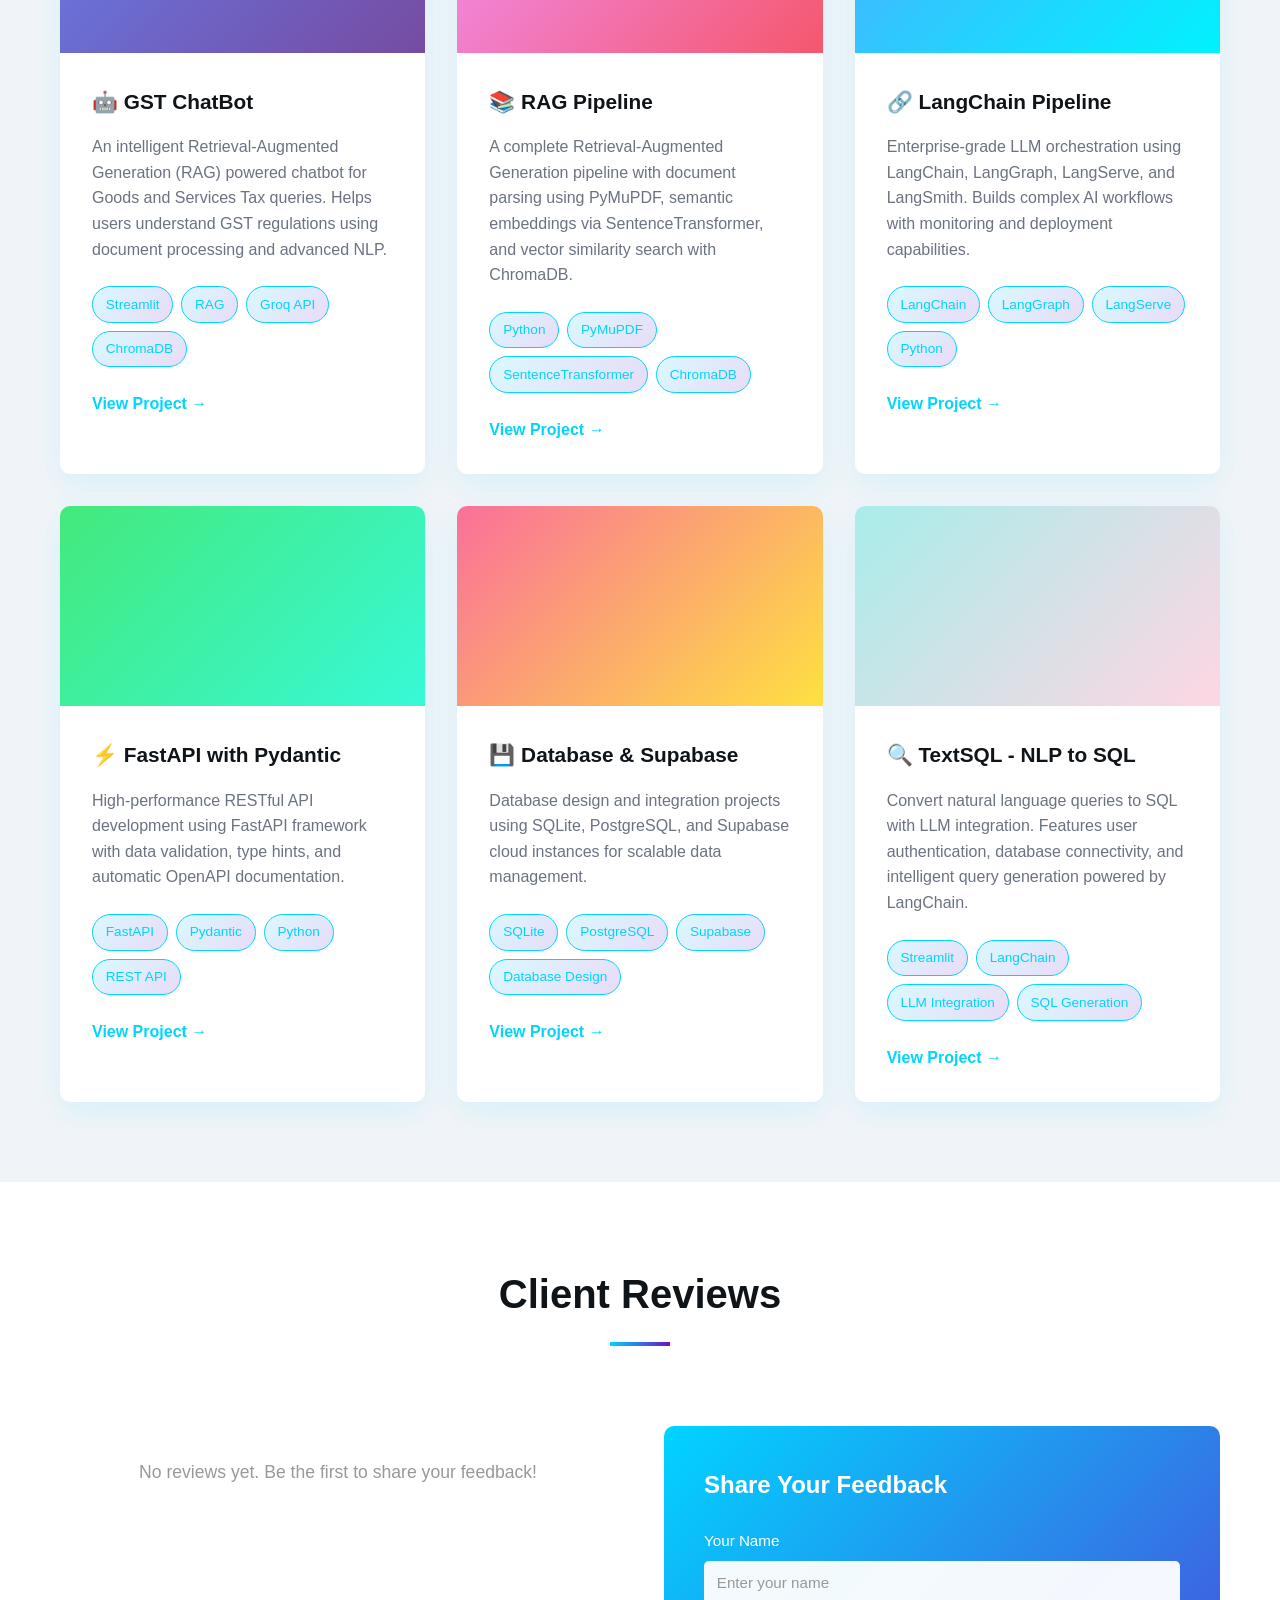
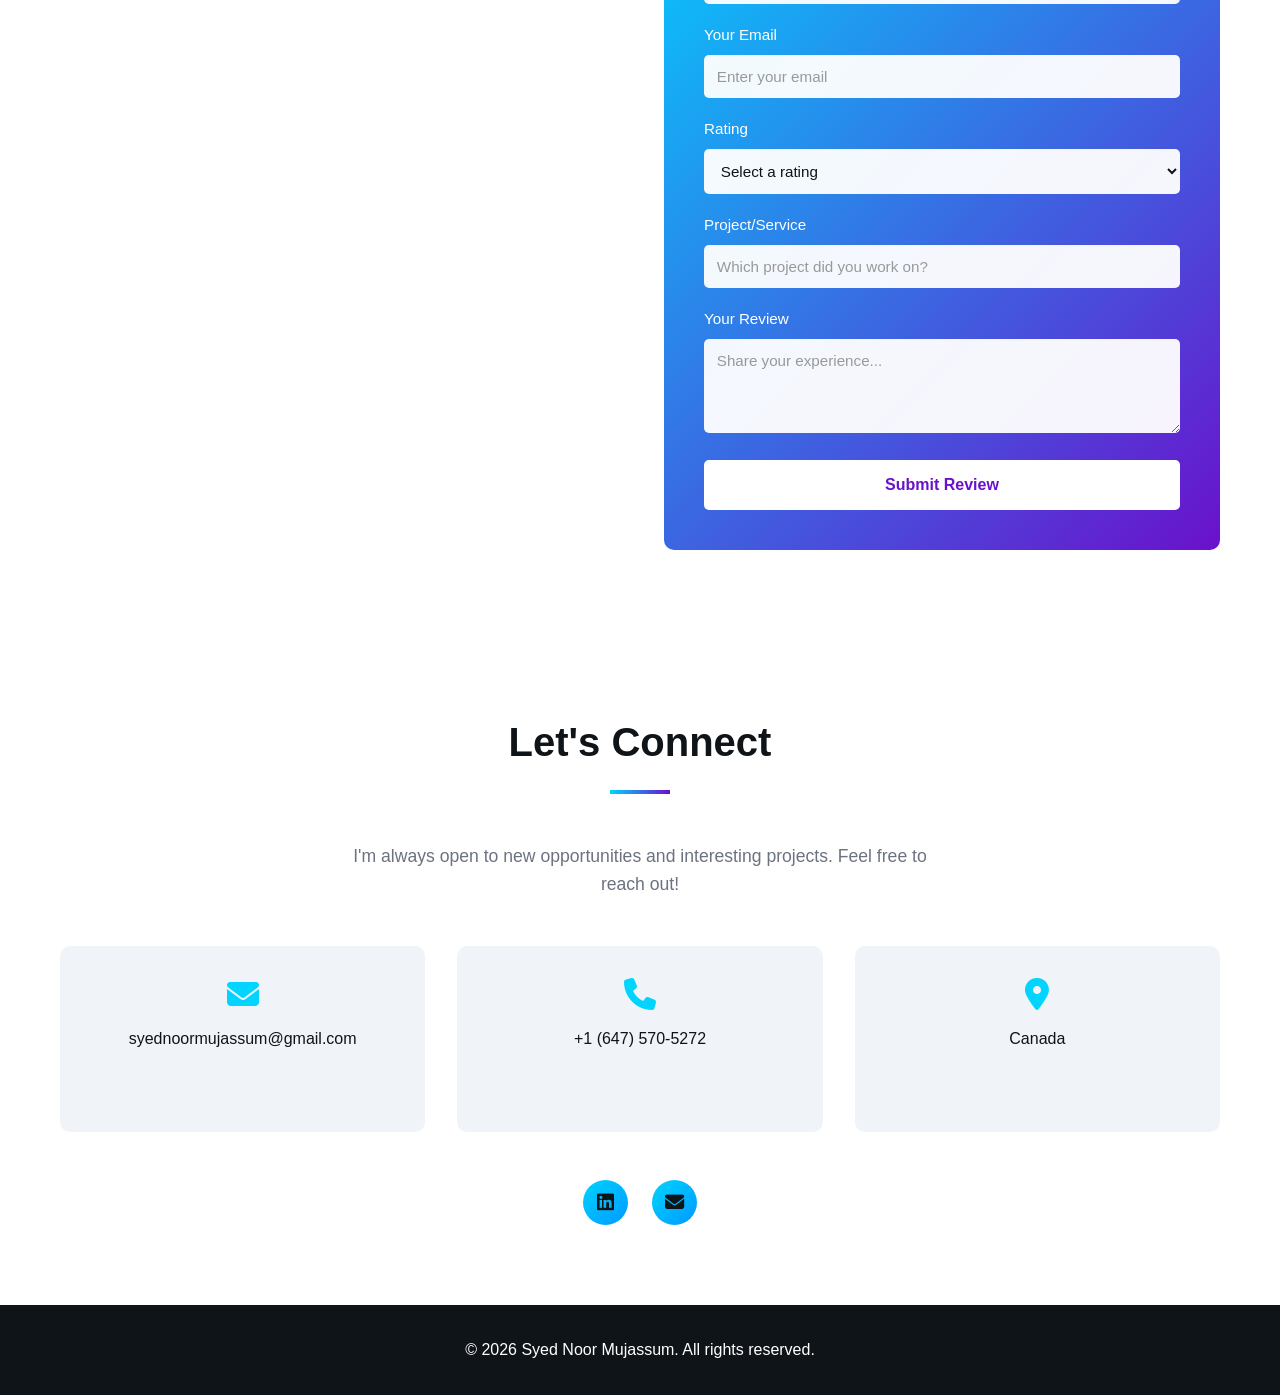
==== commit 5c853f97: "updated" ====
--- a/index.html
+++ b/index.html
@@ -347,9 +347,6 @@
                     </div>
                 </div>
                 <div class="social-links">
-                    <a href="https://github.com/syednoormujassum" class="social-icon" aria-label="GitHub" target="_blank">
-                        <i class="fab fa-github"></i>
-                    </a>
                     <a href="https://www.linkedin.com/in/syed-noor-mujassum-53b501106/" class="social-icon" aria-label="LinkedIn" target="_blank">
                         <i class="fab fa-linkedin"></i>
                     </a>
